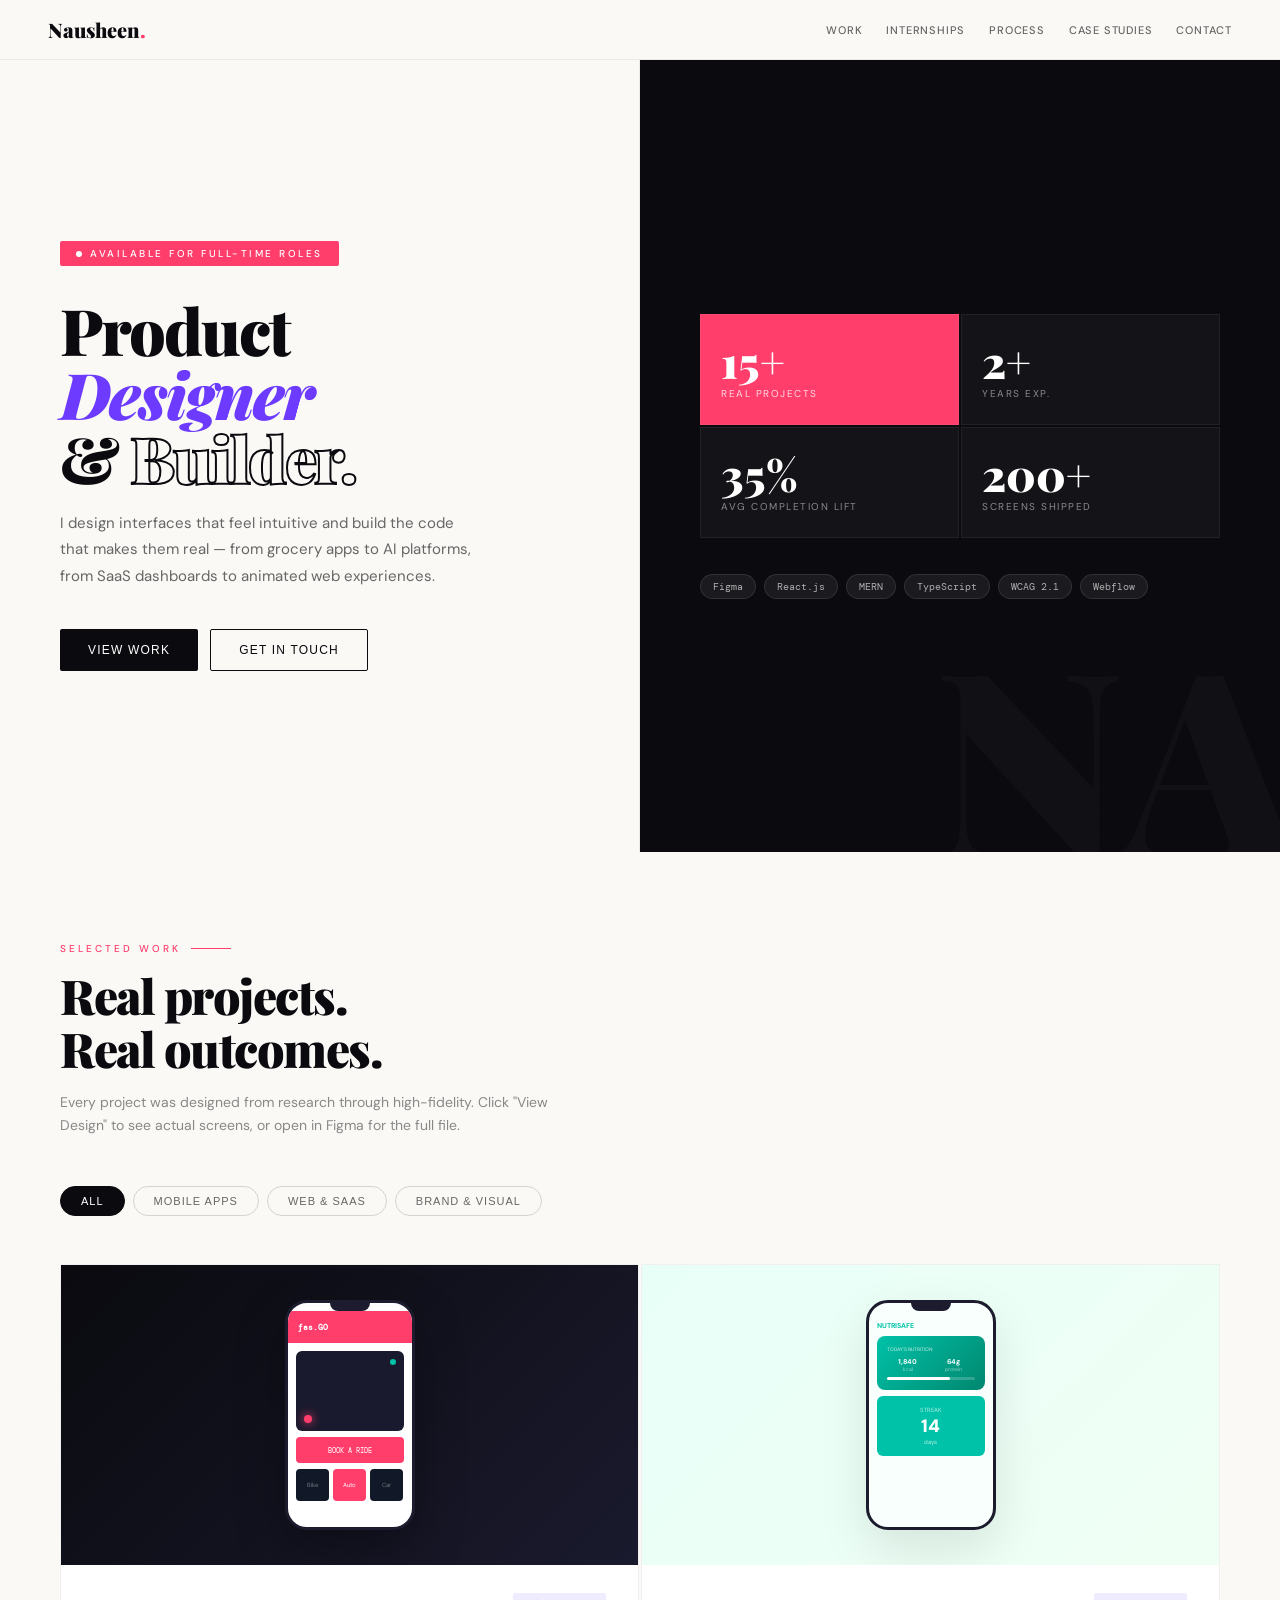
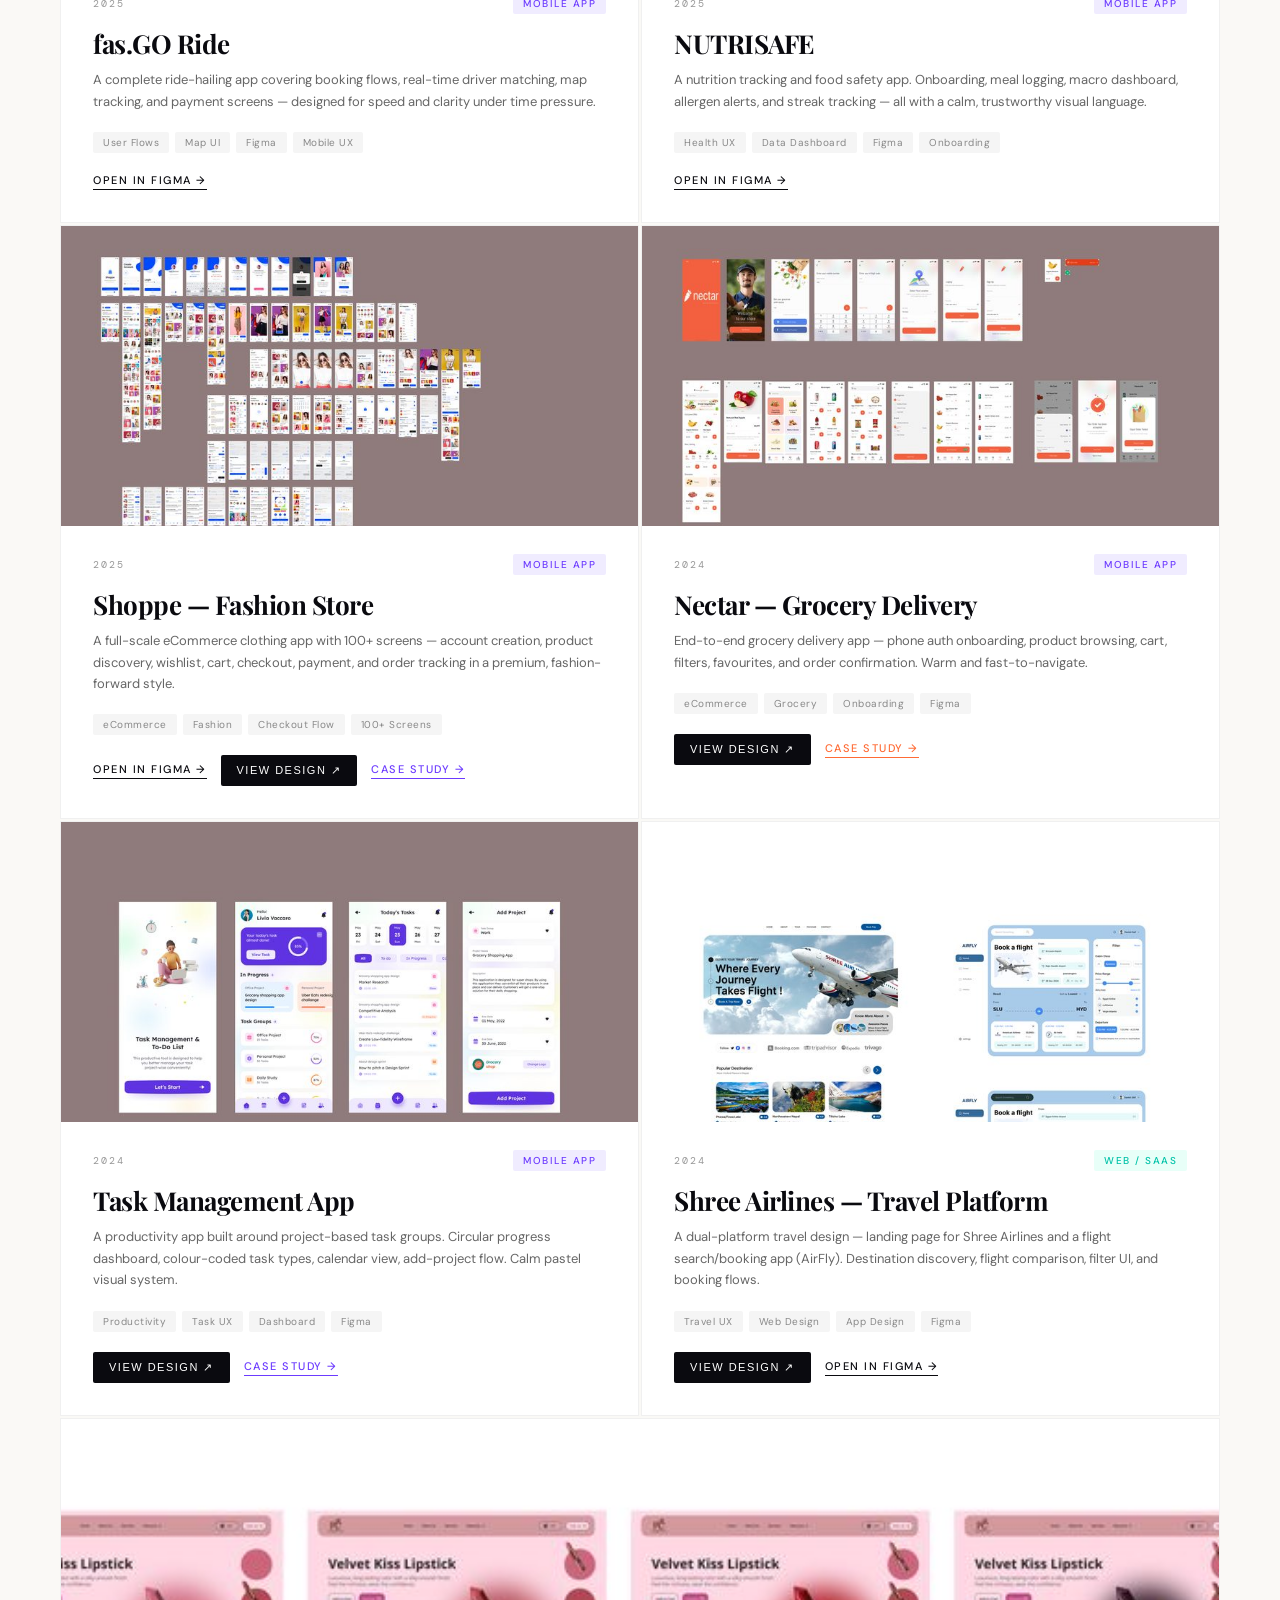
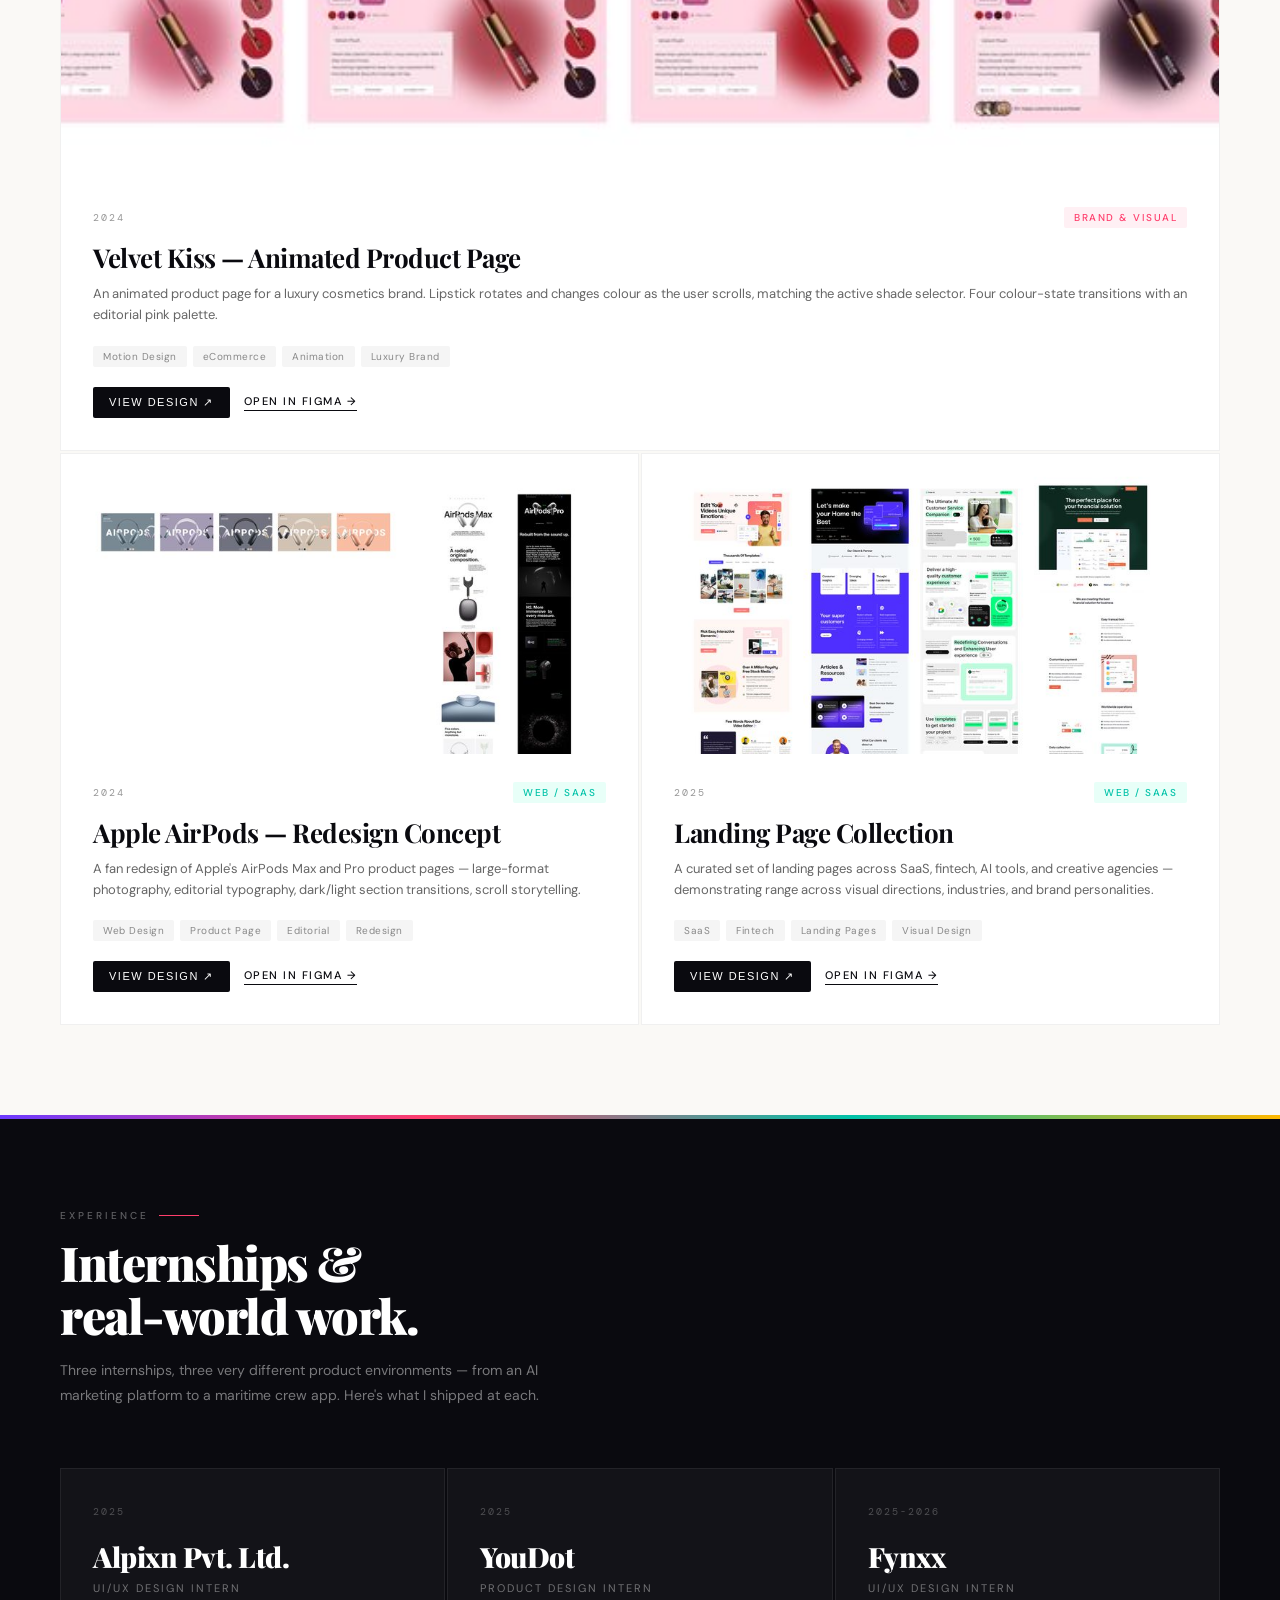
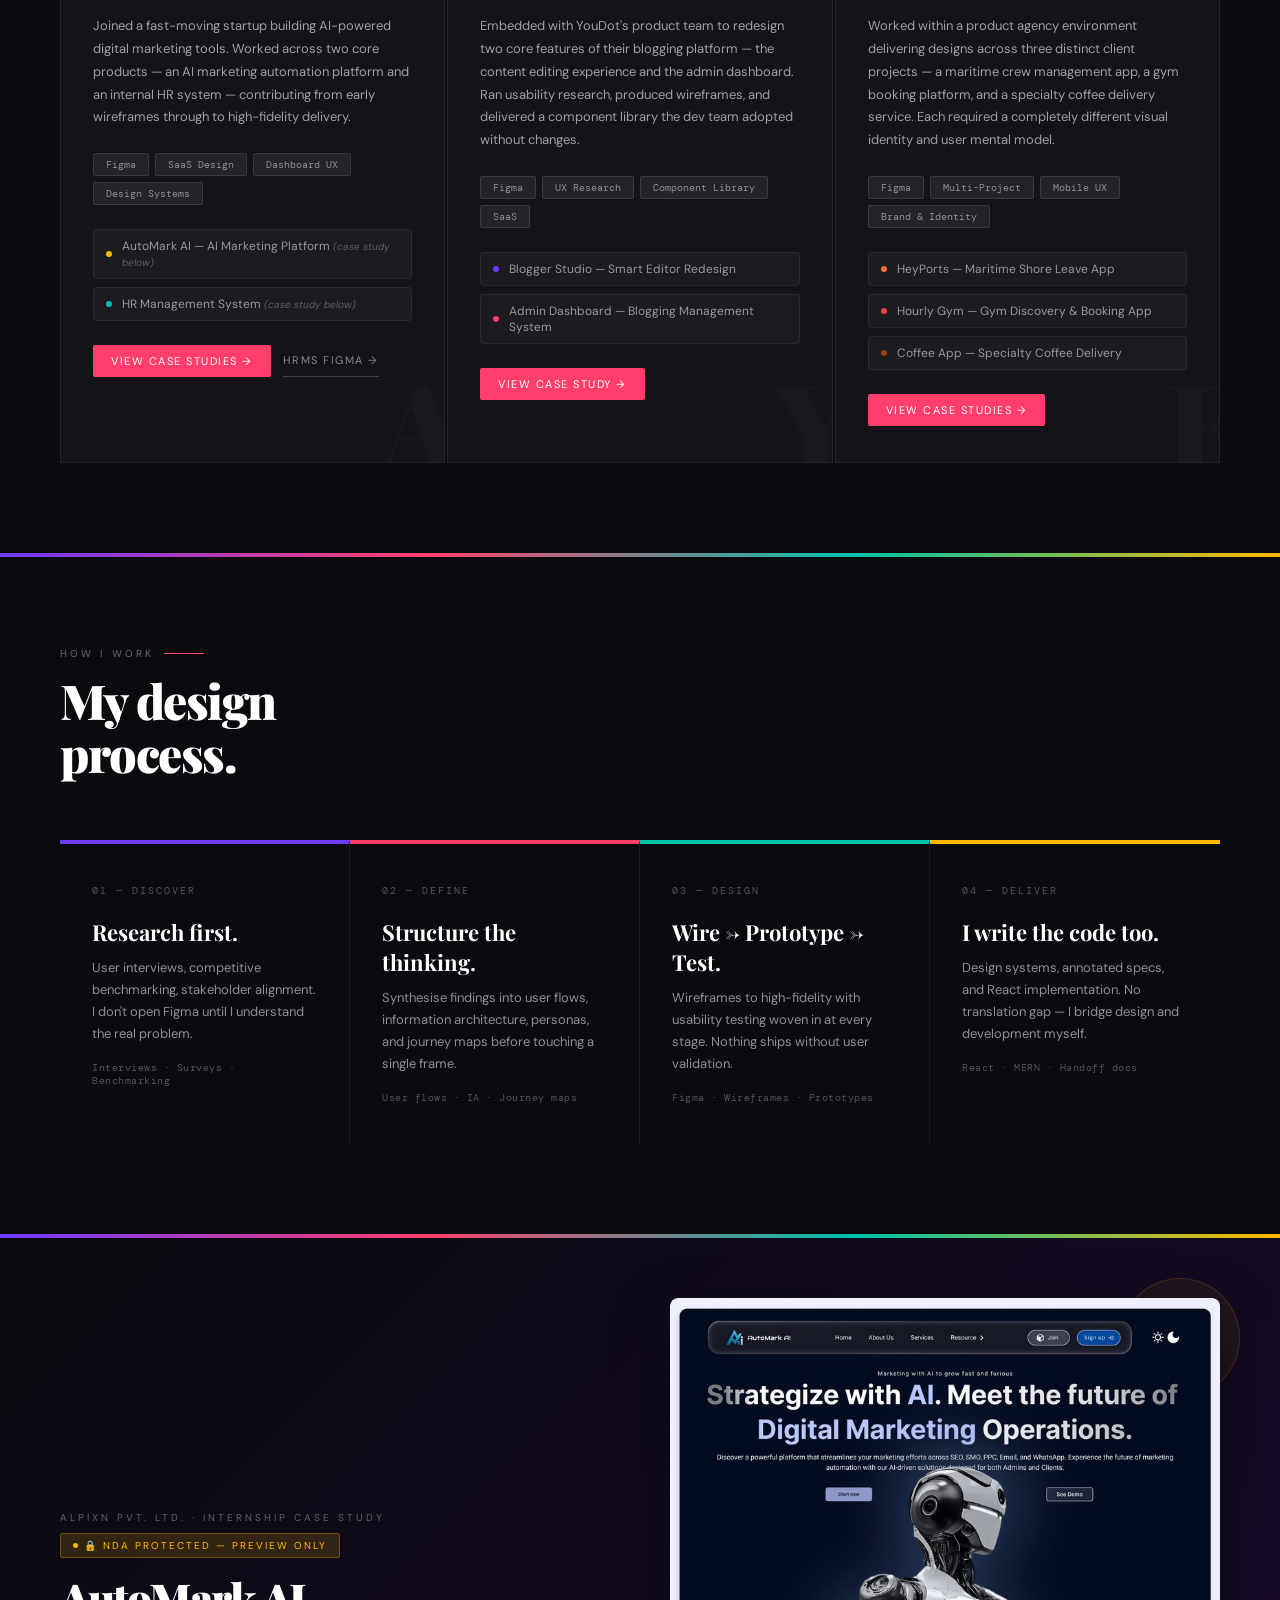
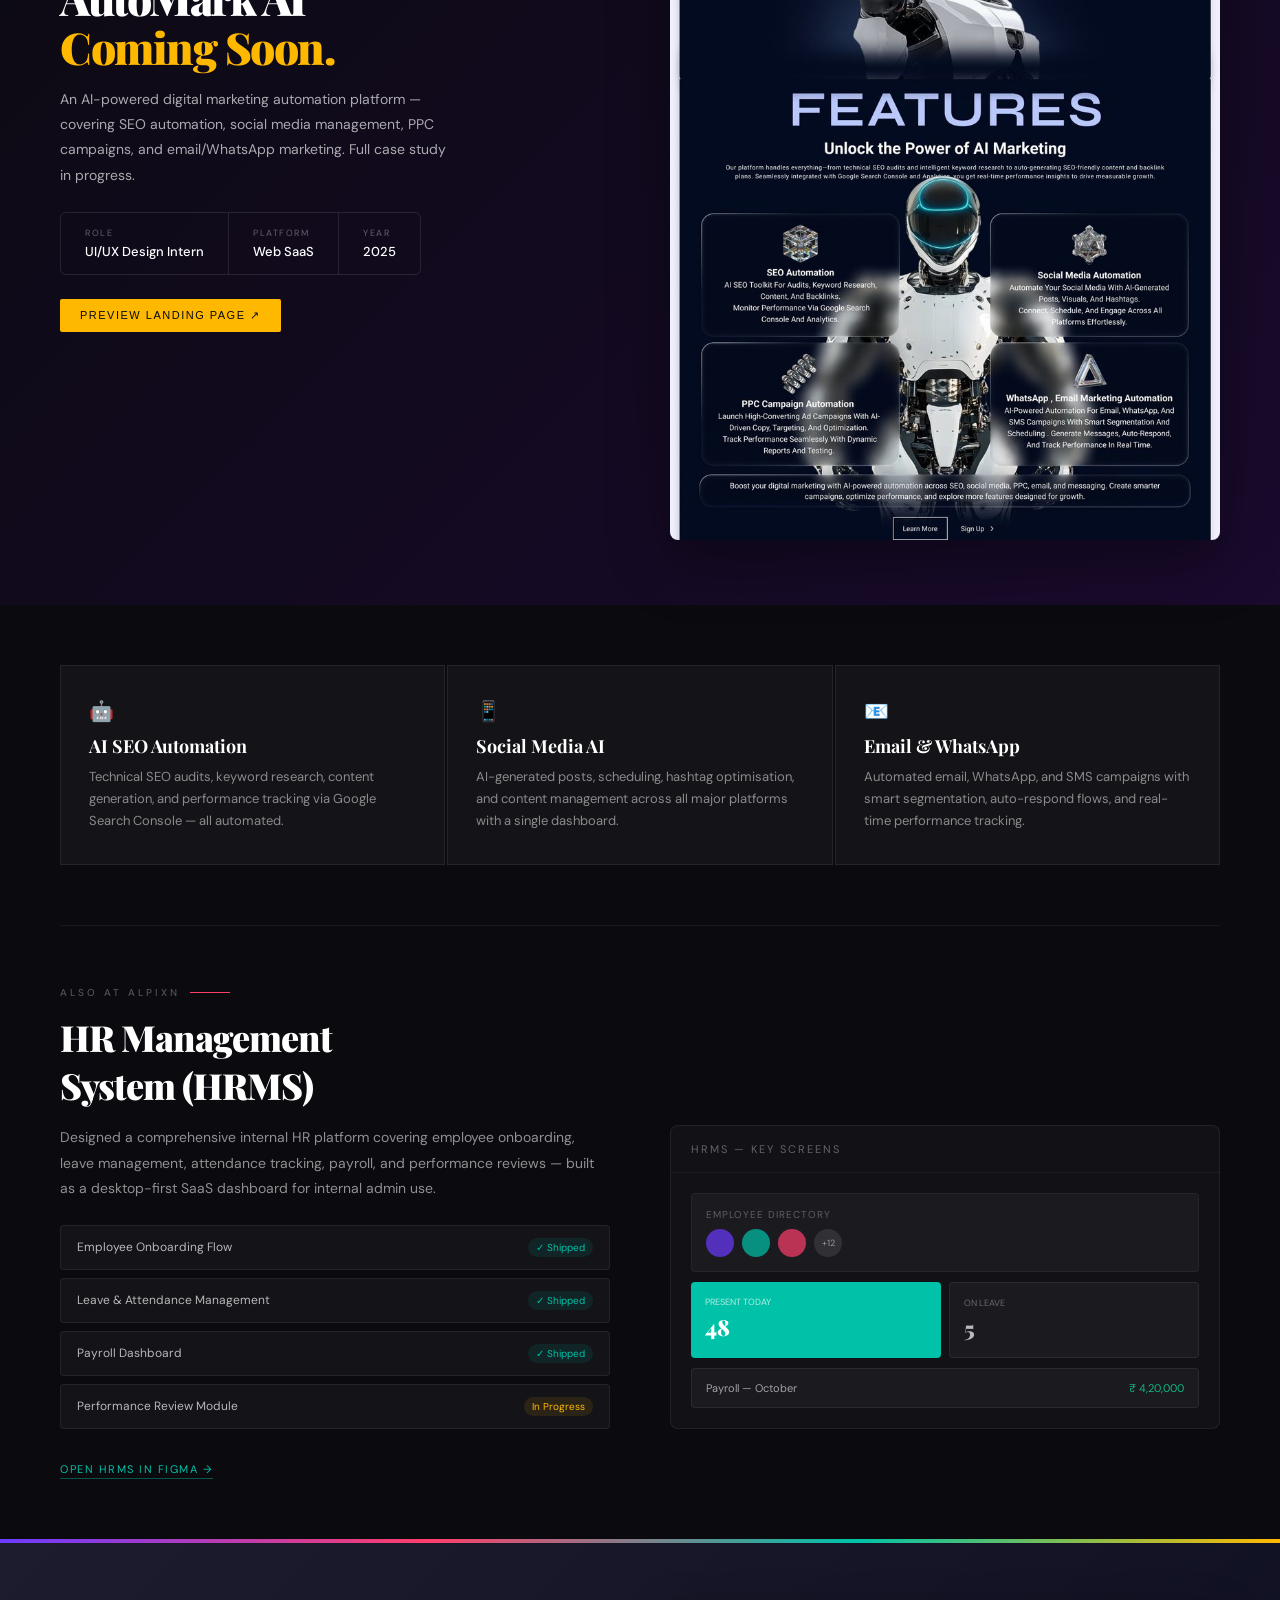
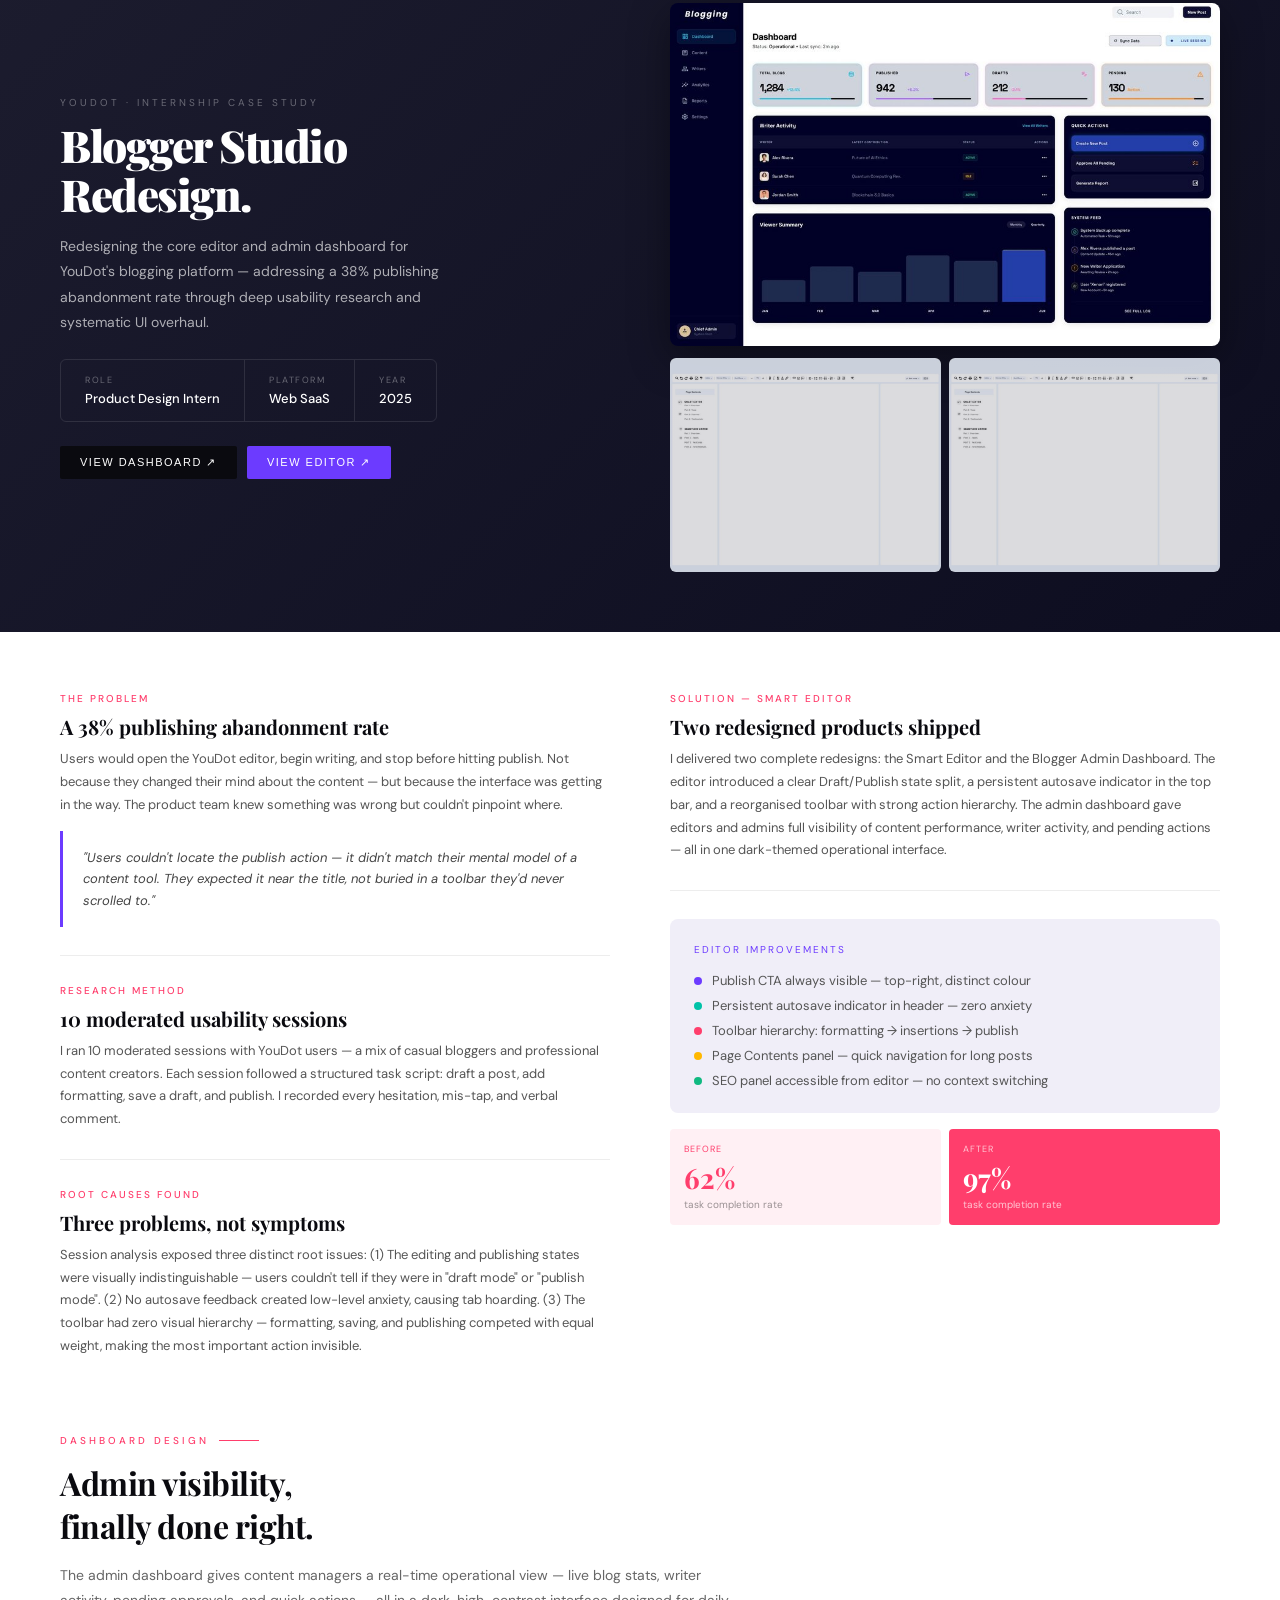
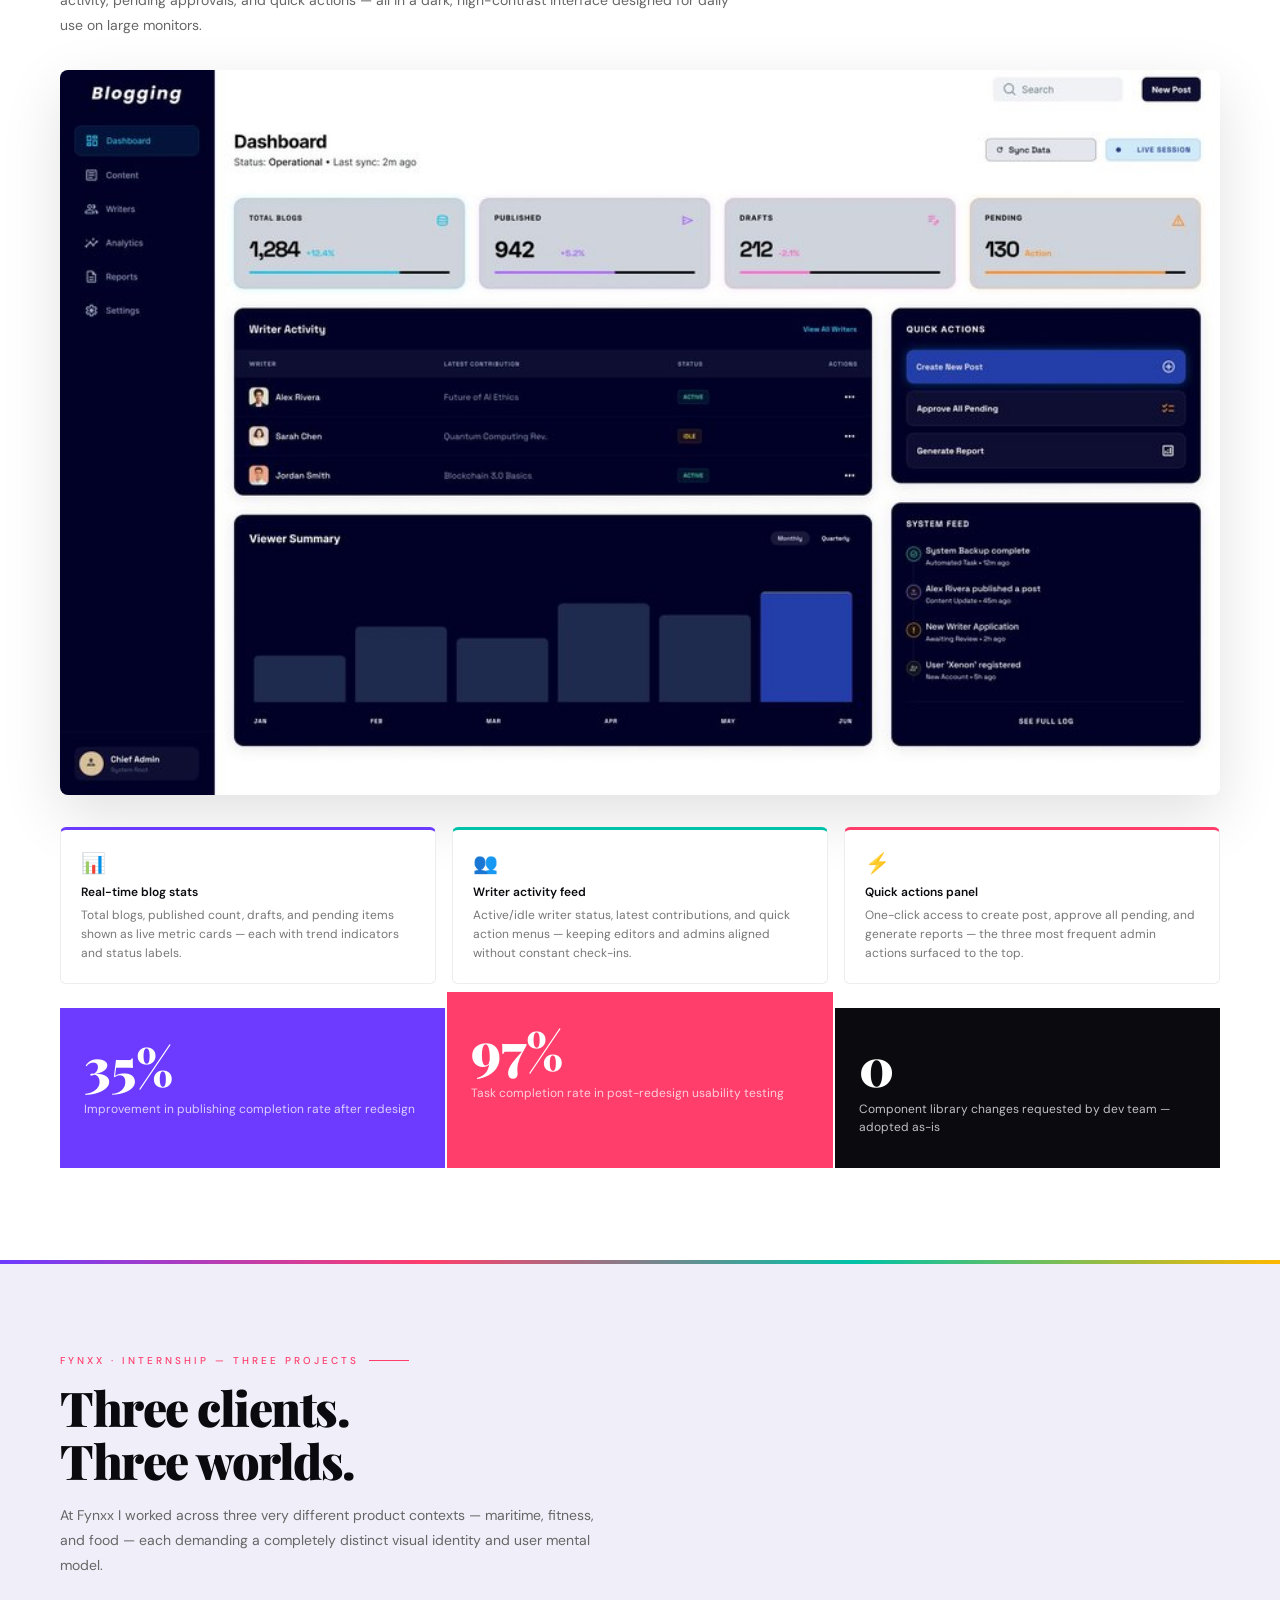
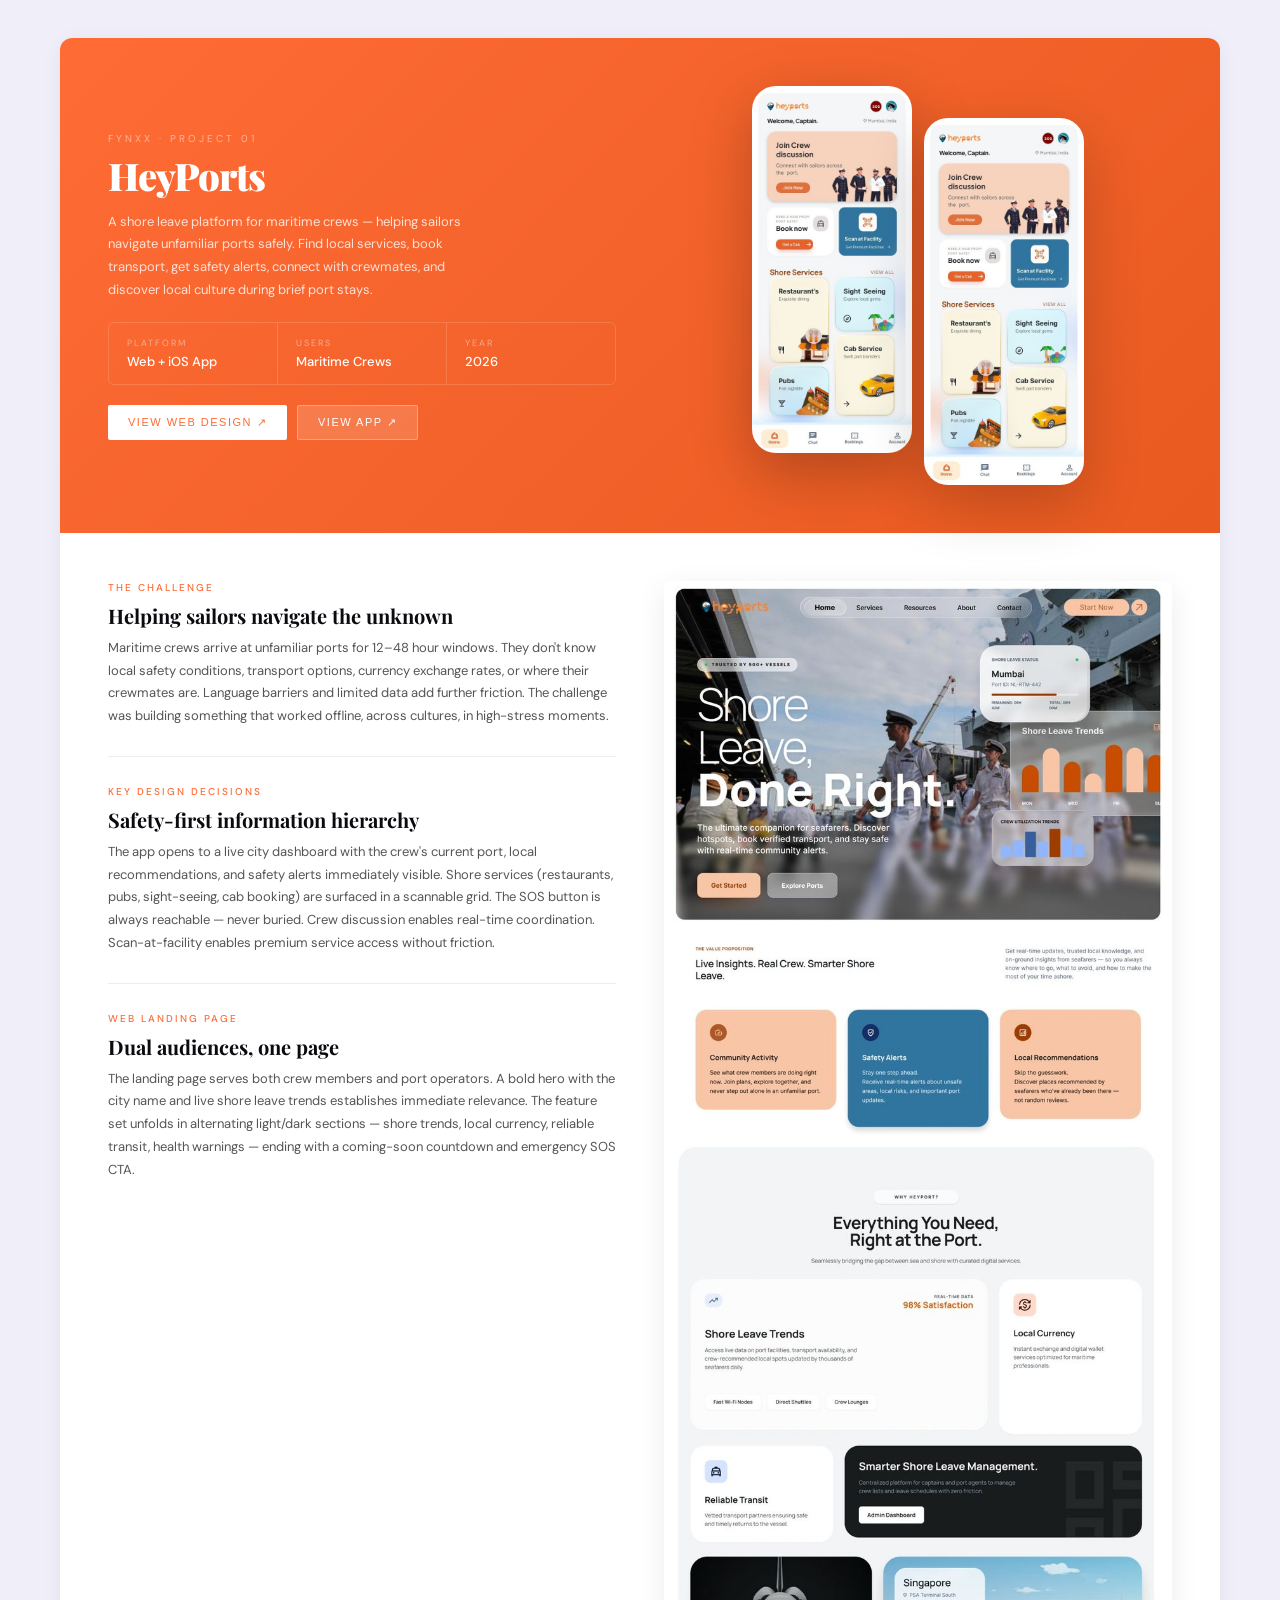
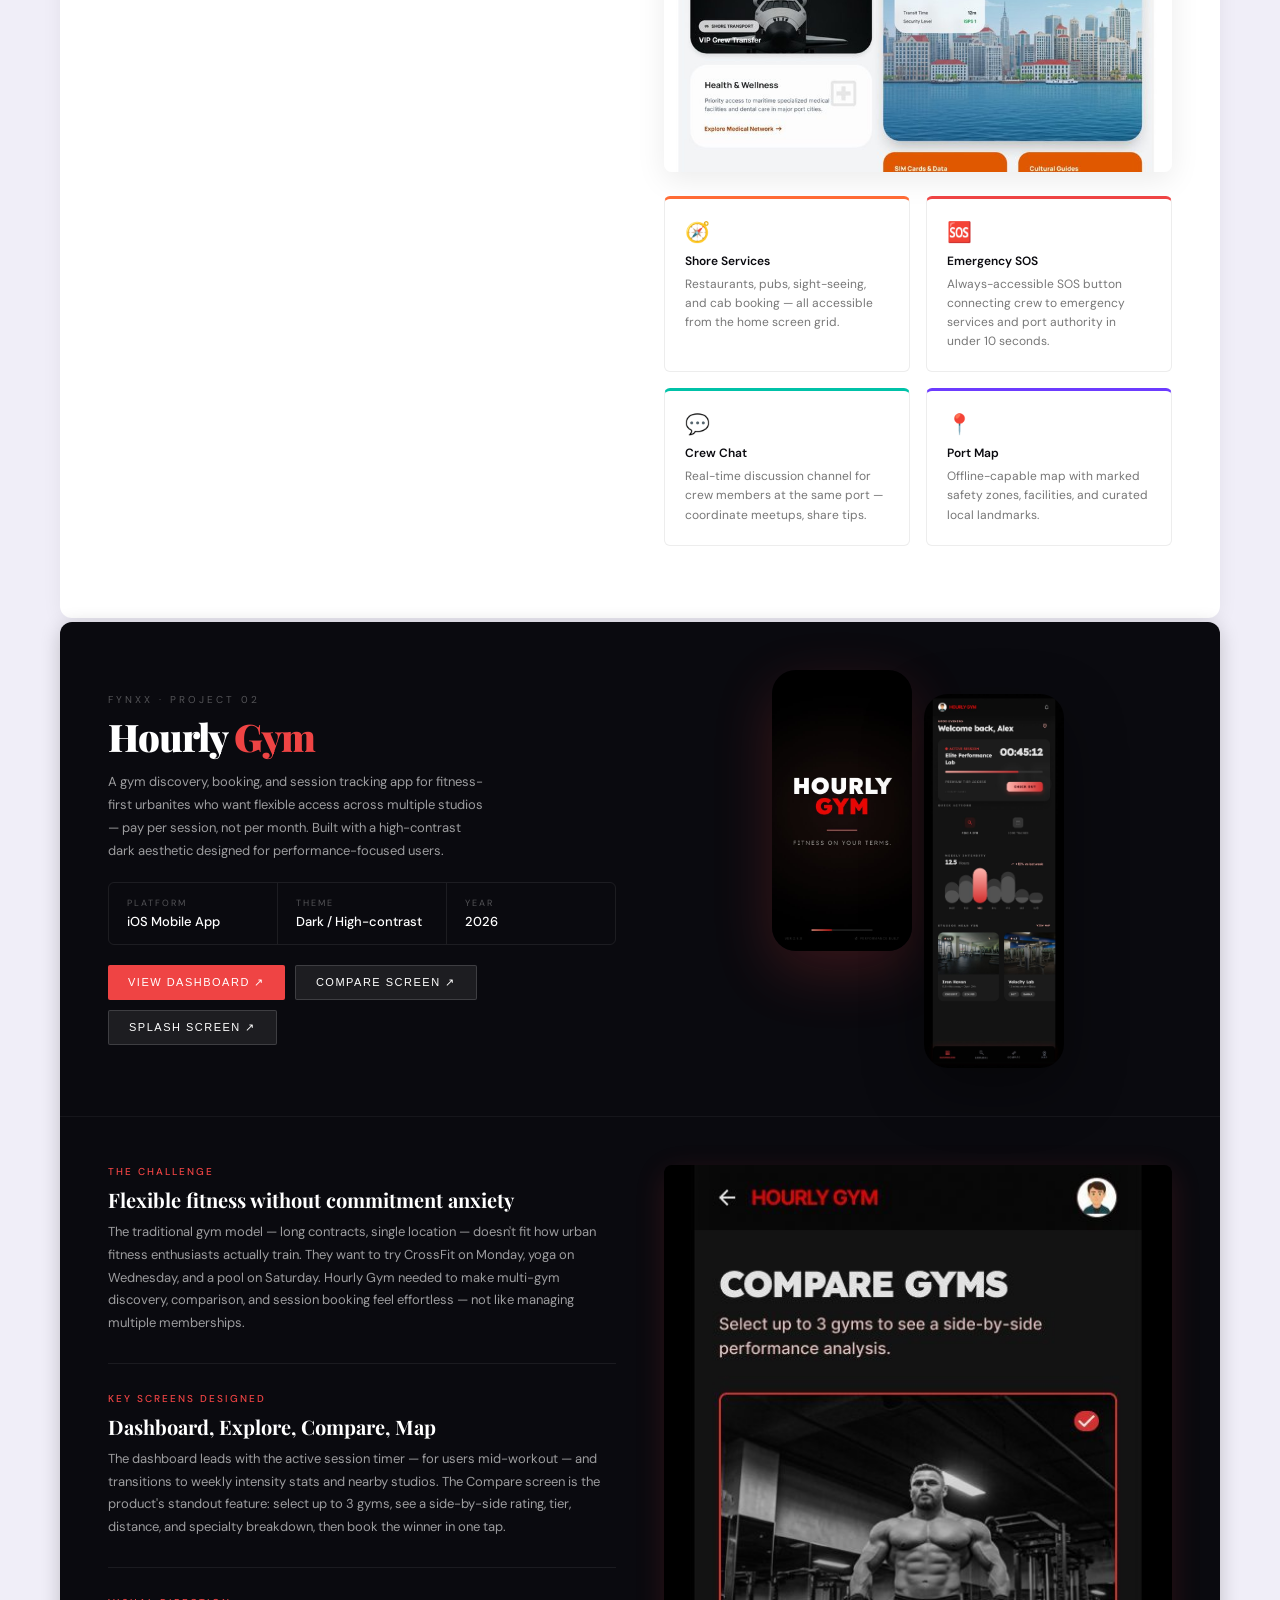
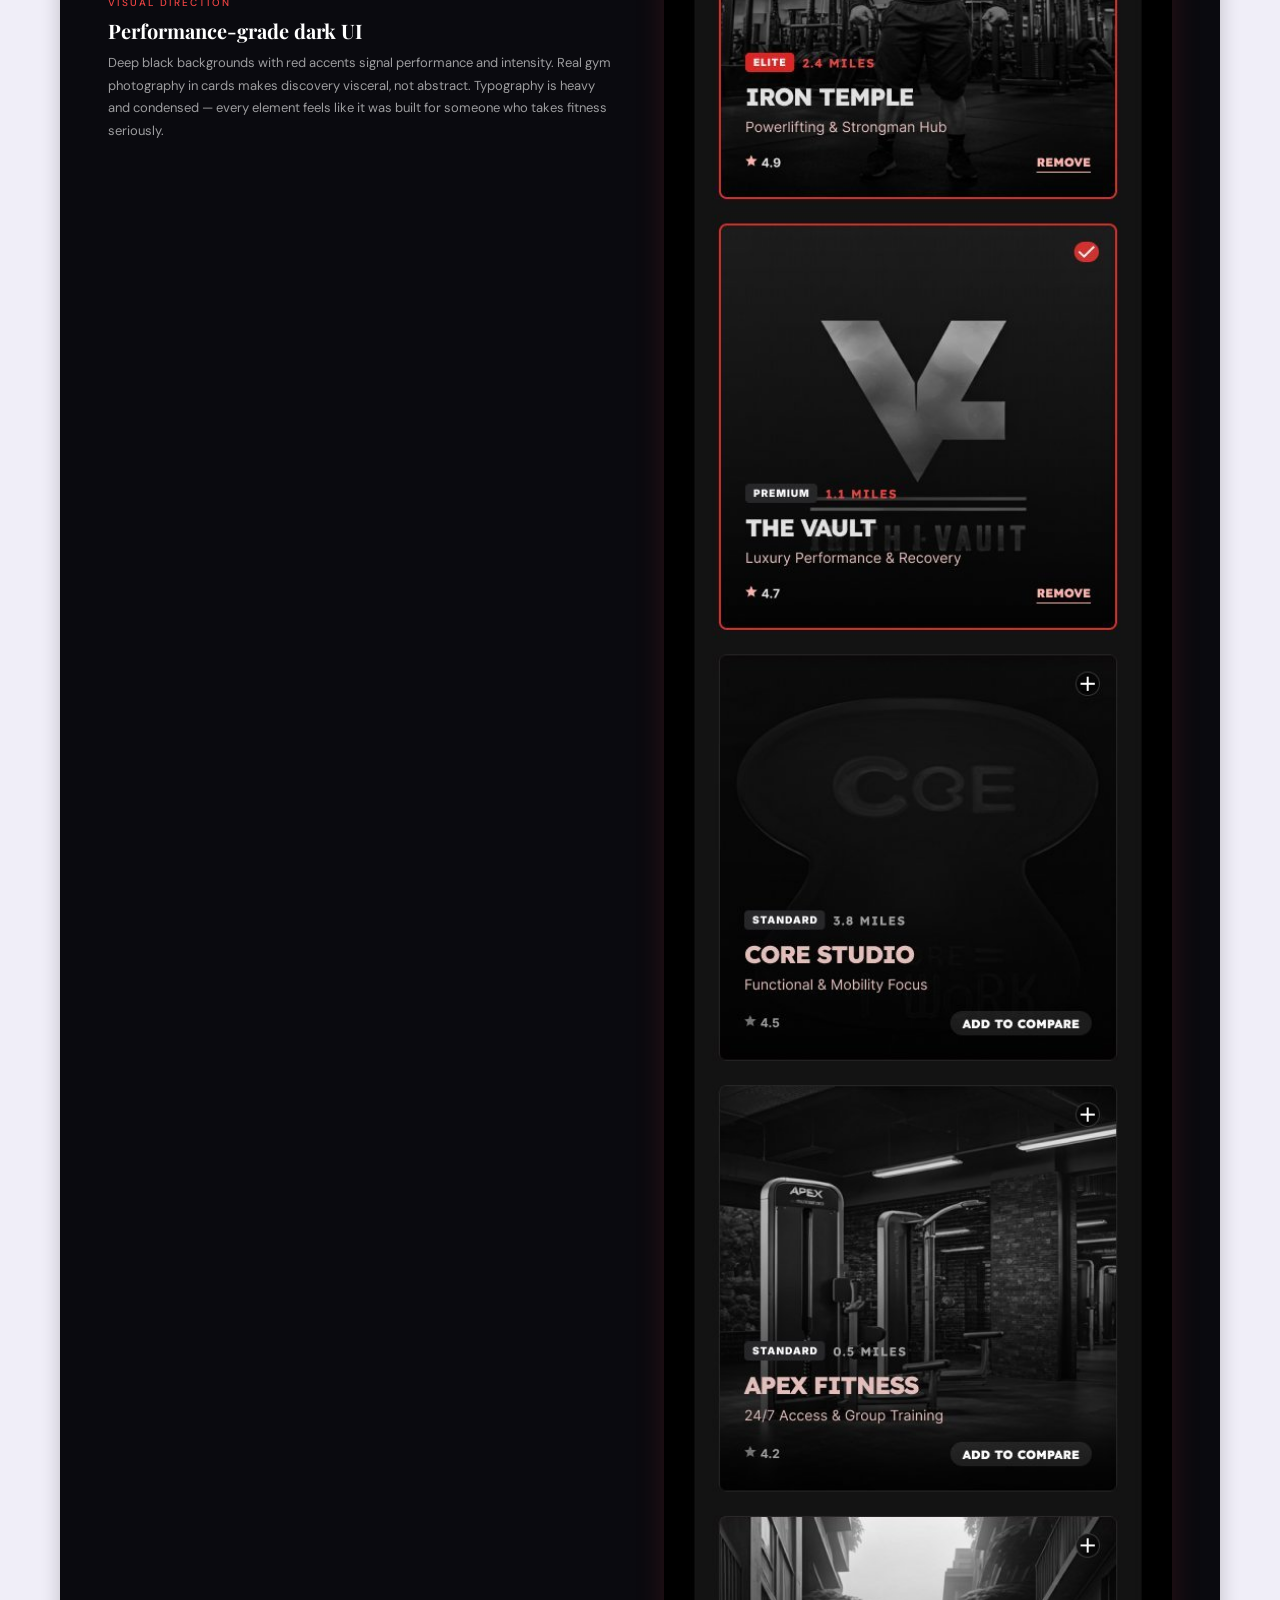
==== NausheenAra_Portfolio.html @ 03efe162 "portfolio added" ====
<!DOCTYPE html>
<html lang="en">
<head>
<meta charset="UTF-8">
<meta name="viewport" content="width=device-width, initial-scale=1.0">
<title>Nausheen Ara — Product Designer & Builder</title>
<style>
@import url('https://fonts.googleapis.com/css2?family=Playfair+Display:ital,wght@0,700;0,900;1,700&family=DM+Sans:wght@300;400;500&family=DM+Mono:wght@400;500&display=swap');
*{margin:0;padding:0;box-sizing:border-box;}
:root{
  --ink:#0A0A0F;
  --cream:#FAF9F6;
  --pink:#FF3E6C;
  --violet:#6C3BFF;
  --amber:#FFB800;
  --teal:#00C2A8;
  --soft:#F0EEF8;
  --orange:#FF6B35;
  --blue:#2563EB;
  --green:#10B981;
}
body{background:var(--cream);color:var(--ink);font-family:'DM Sans',sans-serif;overflow-x:hidden;}

/* NAV */
nav{position:sticky;top:0;z-index:100;background:rgba(250,249,246,0.96);backdrop-filter:blur(16px);border-bottom:1px solid rgba(0,0,0,0.06);padding:0 48px;display:flex;align-items:center;justify-content:space-between;height:60px;}
.nav-logo{font-family:'Playfair Display',serif;font-size:20px;font-weight:900;cursor:pointer;}
.nav-logo span{color:var(--pink);}
.nav-links{display:flex;gap:24px;flex-wrap:wrap;}
.nav-links a{font-size:11px;font-weight:500;color:#666;text-decoration:none;letter-spacing:0.8px;cursor:pointer;transition:color 0.2s;text-transform:uppercase;}
.nav-links a:hover{color:var(--pink);}

/* HERO */
.hero{display:grid;grid-template-columns:1fr 1fr;min-height:88vh;}
.hero-left{padding:80px 60px;display:flex;flex-direction:column;justify-content:center;border-right:1px solid rgba(0,0,0,0.06);}
.hero-badge{display:inline-flex;align-items:center;gap:8px;background:var(--pink);color:#fff;font-size:10px;font-weight:500;letter-spacing:2.5px;padding:6px 16px;border-radius:2px;margin-bottom:32px;width:fit-content;text-transform:uppercase;}
.hero-badge::before{content:'';width:6px;height:6px;border-radius:50%;background:#fff;animation:blink 2s infinite;}
@keyframes blink{0%,100%{opacity:1;}50%{opacity:0.3;}}
h1{font-family:'Playfair Display',serif;font-size:64px;font-weight:900;line-height:1.0;letter-spacing:-2px;margin-bottom:20px;}
h1 em{font-style:italic;color:var(--violet);}
h1 .outline{-webkit-text-stroke:2px var(--ink);color:transparent;}
.hero-sub{font-size:15px;color:#666;line-height:1.75;max-width:420px;margin-bottom:40px;}
.cta-row{display:flex;gap:12px;}
.btn{padding:13px 28px;font-size:12px;font-weight:500;letter-spacing:1.2px;cursor:pointer;border:none;border-radius:2px;transition:all 0.2s;text-transform:uppercase;display:inline-flex;align-items:center;gap:6px;}
.btn-dark{background:var(--ink);color:#fff;}
.btn-dark:hover{background:var(--pink);}
.btn-out{background:transparent;border:1.5px solid var(--ink);color:var(--ink);}
.btn-out:hover{background:var(--ink);color:#fff;}

.hero-right{background:var(--ink);padding:60px;display:flex;flex-direction:column;justify-content:center;position:relative;overflow:hidden;}
.hero-right::before{content:'NA';font-family:'Playfair Display',serif;font-size:260px;font-weight:900;color:rgba(255,255,255,0.025);position:absolute;right:-20px;bottom:-30px;line-height:1;pointer-events:none;}
.stat-grid{display:grid;grid-template-columns:1fr 1fr;gap:2px;margin-bottom:36px;}
.sc{background:rgba(255,255,255,0.04);padding:24px 20px;border:1px solid rgba(255,255,255,0.06);}
.sc:first-child{background:var(--pink);}
.sc-n{font-family:'Playfair Display',serif;font-size:44px;font-weight:900;color:#fff;line-height:1;}
.sc-l{font-size:10px;color:rgba(255,255,255,0.5);letter-spacing:1.5px;margin-top:4px;text-transform:uppercase;}
.sc:first-child .sc-l{color:rgba(255,255,255,0.8);}
.pills{display:flex;flex-wrap:wrap;gap:8px;}
.pill{background:rgba(255,255,255,0.07);border:1px solid rgba(255,255,255,0.1);color:rgba(255,255,255,0.65);font-size:10px;padding:5px 12px;border-radius:20px;font-family:'DM Mono',monospace;}

/* SECTIONS */
.sec{padding:90px 60px;}
.sec-tag{font-size:10px;font-weight:500;letter-spacing:3px;color:var(--pink);margin-bottom:14px;display:flex;align-items:center;gap:10px;text-transform:uppercase;}
.sec-tag::after{content:'';width:40px;height:1px;background:var(--pink);}
.sec-h{font-family:'Playfair Display',serif;font-size:48px;font-weight:900;letter-spacing:-1.5px;line-height:1.1;margin-bottom:16px;}

/* FILTER */
.filter-row{display:flex;gap:8px;margin-bottom:48px;flex-wrap:wrap;}
.filter-btn{padding:8px 20px;font-size:11px;font-weight:500;letter-spacing:1px;cursor:pointer;border:1px solid rgba(0,0,0,0.15);background:transparent;border-radius:20px;color:#666;transition:all 0.2s;text-transform:uppercase;}
.filter-btn.active,.filter-btn:hover{background:var(--ink);color:#fff;border-color:var(--ink);}

/* PROJECT CARDS */
.projects-grid{display:grid;grid-template-columns:1fr 1fr;gap:2px;}
.pcard{background:#fff;border:0.5px solid rgba(0,0,0,0.06);overflow:hidden;transition:transform 0.3s cubic-bezier(0.16,1,0.3,1);}
.pcard:hover{transform:translateY(-4px);box-shadow:0 20px 60px rgba(0,0,0,0.1);}
.pcard.wide{grid-column:span 2;}
.pcard-visual{height:300px;position:relative;overflow:hidden;display:flex;align-items:center;justify-content:center;}
.pcard.wide .pcard-visual{height:360px;}
.pcard-visual img{width:100%;height:100%;object-fit:cover;object-position:top center;}
.pcard-info{padding:28px 32px 32px;}
.pcard-meta{display:flex;justify-content:space-between;align-items:center;margin-bottom:12px;}
.pcard-num{font-family:'DM Mono',monospace;font-size:10px;color:#999;letter-spacing:2px;}
.pcard-type{font-size:10px;font-weight:500;letter-spacing:1.5px;padding:4px 10px;border-radius:2px;text-transform:uppercase;}
.type-mobile{background:#F0ECFF;color:var(--violet);}
.type-web{background:#E8FFF8;color:var(--teal);}
.type-brand{background:#FFF0F4;color:var(--pink);}
.type-saas{background:#FFF8E6;color:#CC8800;}
.pcard-title{font-family:'Playfair Display',serif;font-size:26px;font-weight:700;letter-spacing:-0.5px;margin-bottom:8px;}
.pcard-desc{font-size:13px;color:#666;line-height:1.65;margin-bottom:20px;}
.pcard-tags{display:flex;flex-wrap:wrap;gap:6px;margin-bottom:20px;}
.ptag{font-size:10px;color:#888;background:#F5F5F5;padding:4px 10px;border-radius:2px;letter-spacing:0.5px;}
.pcard-links-row{display:flex;gap:14px;flex-wrap:wrap;align-items:center;}
.pcard-link{display:inline-flex;align-items:center;gap:6px;font-size:11px;font-weight:500;letter-spacing:1.5px;color:var(--ink);text-decoration:none;border-bottom:1.5px solid var(--ink);padding-bottom:2px;transition:all 0.2s;text-transform:uppercase;cursor:pointer;background:none;border-left:none;border-right:none;border-top:none;}
.pcard-link:hover{color:var(--pink);border-bottom-color:var(--pink);}
.pcard-link.view-btn{background:var(--ink);color:#fff;border:none;padding:9px 16px;border-radius:2px;}
.pcard-link.view-btn:hover{background:var(--pink);}

/* INTERNSHIP SECTION */
.internship-sec{padding:90px 60px;background:var(--ink);}
.intern-grid{display:grid;grid-template-columns:1fr 1fr 1fr;gap:2px;margin-top:60px;}
.intern-card{background:rgba(255,255,255,0.04);border:1px solid rgba(255,255,255,0.07);padding:36px 32px;position:relative;overflow:hidden;transition:background 0.3s;}
.intern-card:hover{background:rgba(255,255,255,0.07);}
.intern-card.wide{grid-column:span 2;}
.intern-num{font-family:'DM Mono',monospace;font-size:10px;color:rgba(255,255,255,0.25);letter-spacing:2px;margin-bottom:20px;}
.intern-company{font-family:'Playfair Display',serif;font-size:28px;font-weight:900;color:#fff;letter-spacing:-0.5px;margin-bottom:6px;}
.intern-role{font-size:11px;color:rgba(255,255,255,0.4);letter-spacing:2px;text-transform:uppercase;margin-bottom:20px;}
.intern-desc{font-size:13px;color:rgba(255,255,255,0.6);line-height:1.75;margin-bottom:24px;}
.intern-tags{display:flex;flex-wrap:wrap;gap:6px;margin-bottom:24px;}
.intern-tag{font-size:10px;color:rgba(255,255,255,0.5);background:rgba(255,255,255,0.07);border:1px solid rgba(255,255,255,0.1);padding:4px 12px;border-radius:2px;font-family:'DM Mono',monospace;}
.intern-projects{display:flex;flex-direction:column;gap:8px;margin-bottom:24px;}
.intern-proj{display:flex;align-items:center;gap:10px;font-size:12px;color:rgba(255,255,255,0.55);padding:8px 12px;background:rgba(255,255,255,0.04);border-radius:4px;border:1px solid rgba(255,255,255,0.06);}
.intern-proj-dot{width:6px;height:6px;border-radius:50%;flex-shrink:0;}
.intern-links{display:flex;gap:12px;flex-wrap:wrap;}
.intern-link{display:inline-flex;align-items:center;gap:6px;font-size:11px;letter-spacing:1.5px;color:rgba(255,255,255,0.5);text-decoration:none;border-bottom:1px solid rgba(255,255,255,0.2);padding-bottom:2px;transition:all 0.2s;text-transform:uppercase;cursor:pointer;background:none;border-left:none;border-right:none;border-top:none;}
.intern-link:hover{color:#fff;border-bottom-color:rgba(255,255,255,0.6);}
.intern-link.primary{background:var(--pink);color:#fff;border:none;padding:9px 18px;border-radius:2px;}
.intern-link.primary:hover{background:#ff1a52;}
.coming-soon-badge{display:inline-flex;align-items:center;gap:6px;background:rgba(255,184,0,0.15);border:1px solid rgba(255,184,0,0.3);color:var(--amber);font-size:10px;letter-spacing:2px;padding:5px 12px;border-radius:2px;text-transform:uppercase;margin-bottom:16px;}
.coming-soon-badge::before{content:'';width:5px;height:5px;border-radius:50%;background:var(--amber);animation:blink 1.5s infinite;}
.intern-accent{position:absolute;right:-20px;bottom:-20px;font-family:'Playfair Display',serif;font-size:120px;font-weight:900;color:rgba(255,255,255,0.02);pointer-events:none;line-height:1;}

/* PROCESS */
.process-sec{background:var(--ink);padding:0;}
.process-inner{padding:90px 60px;}
.process-steps{display:grid;grid-template-columns:repeat(4,1fr);gap:0;margin-top:60px;}
.pstep{padding:40px 32px;border-right:1px solid rgba(255,255,255,0.06);}
.pstep:last-child{border-right:none;}
.pstep:nth-child(1){border-top:4px solid var(--violet);}
.pstep:nth-child(2){border-top:4px solid var(--pink);}
.pstep:nth-child(3){border-top:4px solid var(--teal);}
.pstep:nth-child(4){border-top:4px solid var(--amber);}
.pstep-n{font-family:'DM Mono',monospace;font-size:10px;color:rgba(255,255,255,0.3);letter-spacing:2px;margin-bottom:20px;}
.pstep-t{font-family:'Playfair Display',serif;font-size:22px;font-weight:700;color:#fff;margin-bottom:10px;}
.pstep-d{font-size:13px;color:rgba(255,255,255,0.55);line-height:1.7;}
.pstep-tools{margin-top:16px;font-size:10px;font-family:'DM Mono',monospace;color:rgba(255,255,255,0.3);letter-spacing:0.5px;}

/* CASE STUDY SHARED */
.cs-phase{margin-bottom:28px;padding-bottom:28px;border-bottom:1px solid rgba(0,0,0,0.07);}
.cs-phase:last-child{border-bottom:none;padding-bottom:0;}
.cs-phase-tag{font-size:10px;letter-spacing:2px;font-weight:500;color:var(--pink);margin-bottom:8px;text-transform:uppercase;}
.cs-phase-t{font-family:'Playfair Display',serif;font-size:20px;font-weight:700;margin-bottom:8px;}
.cs-phase-d{font-size:13px;color:#555;line-height:1.75;}
.callout{background:#fff;border-left:3px solid var(--violet);padding:16px 20px;margin-top:14px;border-radius:0 6px 6px 0;}
.callout p{font-size:13px;color:#444;line-height:1.65;font-style:italic;}
.cs-meta-row{display:flex;gap:0;border:1px solid rgba(0,0,0,0.08);border-radius:6px;overflow:hidden;margin:20px 0;}
.cs-meta-item{flex:1;padding:14px 18px;border-right:1px solid rgba(0,0,0,0.08);}
.cs-meta-item:last-child{border-right:none;}
.cs-meta-label{font-size:9px;letter-spacing:2px;color:#999;text-transform:uppercase;margin-bottom:4px;}
.cs-meta-value{font-size:13px;font-weight:500;color:var(--ink);}

/* metrics */
.metrics-row{display:grid;grid-template-columns:repeat(3,1fr);gap:2px;margin:32px 0;}
.metric-card{padding:32px 24px;}
.metric-n{font-family:'Playfair Display',serif;font-size:52px;font-weight:900;line-height:1;}
.metric-d{font-size:12px;opacity:0.75;margin-top:8px;line-height:1.5;}

/* insight grid */
.insight-grid{display:grid;grid-template-columns:repeat(3,1fr);gap:16px;margin:24px 0;}
.insight-card{padding:20px;border-radius:6px;background:#fff;border:1px solid rgba(0,0,0,0.07);}
.insight-icon{font-size:20px;margin-bottom:8px;}
.insight-title{font-size:12px;font-weight:600;margin-bottom:6px;}
.insight-desc{font-size:12px;color:#777;line-height:1.6;}

/* flow */
.flow-row{display:flex;align-items:center;flex-wrap:wrap;gap:4px;margin:16px 0;}
.flow-node{padding:8px 14px;border-radius:4px;font-size:11px;font-weight:500;white-space:nowrap;}
.flow-arrow{font-size:14px;color:#CCC;margin:0 2px;}
.flow-start{background:var(--ink);color:#fff;}
.flow-step{background:#fff;border:1px solid rgba(0,0,0,0.1);color:#444;}
.flow-decision{background:var(--violet);color:#fff;border-radius:20px;}
.flow-end{background:var(--pink);color:#fff;}
.flow-teal{background:var(--teal);color:#fff;}
.flow-orange{background:var(--orange);color:#fff;}
.flow-amber{background:var(--amber);color:#fff;}

/* wf */
.wf-frame{border:1.5px dashed #DDD;border-radius:6px;padding:14px;margin-bottom:12px;}
.wf-frame-title{font-size:9px;color:#BBB;letter-spacing:1.5px;margin-bottom:10px;text-transform:uppercase;}
.wf-r{display:flex;gap:6px;margin-bottom:7px;}
.wf-e{background:#F0F0F0;border-radius:3px;}
.wf-before-after{display:grid;grid-template-columns:1fr 1fr;gap:8px;margin-top:16px;}
.ba-card{border-radius:4px;padding:14px;}
.ba-card.before{background:#FFF0F4;}
.ba-card.after{background:var(--pink);}
.ba-n{font-family:'Playfair Display',serif;font-size:28px;font-weight:700;}
.ba-card.before .ba-n{color:var(--pink);}
.ba-card.after .ba-n{color:#fff;}
.ba-l{font-size:10px;color:rgba(0,0,0,0.4);margin-top:2px;}
.ba-card.after .ba-l{color:rgba(255,255,255,0.7);}

/* DESIGN MODAL */
.design-modal{display:none;position:fixed;inset:0;z-index:1000;background:rgba(0,0,0,0.92);overflow-y:auto;}
.design-modal.open{display:flex;flex-direction:column;align-items:center;padding:60px 20px 80px;}
.design-modal-close{position:fixed;top:24px;right:32px;background:rgba(255,255,255,0.1);border:1px solid rgba(255,255,255,0.15);color:#fff;width:44px;height:44px;border-radius:50%;font-size:20px;cursor:pointer;display:flex;align-items:center;justify-content:center;transition:all 0.2s;z-index:1001;}
.design-modal-close:hover{background:var(--pink);}
.design-modal-title{color:rgba(255,255,255,0.4);font-size:10px;letter-spacing:3px;text-transform:uppercase;margin-bottom:24px;text-align:center;}
.design-modal img{max-width:1100px;width:100%;border-radius:8px;box-shadow:0 40px 120px rgba(0,0,0,0.5);}

.strip-divider{height:4px;background:linear-gradient(to right,var(--violet),var(--pink),var(--teal),var(--amber));}
.strip-divider-sm{height:2px;background:linear-gradient(to right,var(--violet),var(--pink),var(--teal),var(--amber));opacity:0.3;}

/* results */
.results-sec{padding:90px 60px;text-align:center;background:var(--cream);}
.res-grid{display:grid;grid-template-columns:repeat(3,1fr);gap:2px;max-width:860px;margin:60px auto 0;}
.res-card{padding:48px 32px;}
.res-card:nth-child(1){background:var(--ink);color:#fff;}
.res-card:nth-child(2){background:var(--pink);color:#fff;margin-top:-20px;}
.res-card:nth-child(3){background:var(--violet);color:#fff;}
.res-n{font-family:'Playfair Display',serif;font-size:60px;font-weight:900;line-height:1;}
.res-d{font-size:13px;opacity:0.75;margin-top:8px;line-height:1.5;}

/* footer */
footer{background:var(--ink);padding:70px 60px;display:grid;grid-template-columns:1fr 1fr;gap:40px;align-items:end;}
.f-name{font-family:'Playfair Display',serif;font-size:40px;font-weight:900;color:#fff;letter-spacing:-1px;line-height:1.1;}
.f-name span{color:var(--pink);}
.f-sub{font-size:13px;color:rgba(255,255,255,0.4);margin-top:8px;}
.f-right{text-align:right;}
.f-email{font-size:17px;font-weight:500;color:#fff;display:inline-block;border-bottom:1px solid rgba(255,255,255,0.2);padding-bottom:4px;margin-bottom:20px;text-decoration:none;}
.f-email:hover{color:var(--pink);}
.f-links{display:flex;gap:24px;justify-content:flex-end;}
.f-links a{font-size:11px;color:rgba(255,255,255,0.4);text-decoration:none;letter-spacing:1.5px;text-transform:uppercase;transition:color 0.2s;}
.f-links a:hover{color:var(--pink);}
.f-copy{font-size:10px;color:rgba(255,255,255,0.2);margin-top:20px;}

/* CS sections */
.cs-section{padding:90px 60px;}
.cs-2col{display:grid;grid-template-columns:1fr 1fr;gap:60px;align-items:start;}
.cs-img-wrap{border-radius:8px;overflow:hidden;box-shadow:0 20px 60px rgba(0,0,0,0.12);}
.cs-img-wrap img{width:100%;display:block;}
.cs-screens-row{display:flex;gap:12px;overflow-x:auto;padding-bottom:8px;}
.cs-screen-phone{flex-shrink:0;width:140px;border-radius:20px;border:2px solid #1C1C2E;overflow:hidden;box-shadow:0 8px 24px rgba(0,0,0,0.15);}
.cs-screen-phone img{width:100%;display:block;}
.view-design-btn{display:inline-flex;align-items:center;gap:8px;background:var(--ink);color:#fff;font-size:11px;font-weight:500;letter-spacing:1.5px;padding:10px 20px;border-radius:2px;cursor:pointer;border:none;text-transform:uppercase;transition:background 0.2s;}
.view-design-btn:hover{background:var(--pink);}
.cs-hero{padding:60px;display:grid;grid-template-columns:1fr 1fr;gap:60px;align-items:center;}

@keyframes fadeUp{from{opacity:0;transform:translateY(24px);}to{opacity:1;transform:translateY(0);}}
.fade-up{animation:fadeUp 0.6s cubic-bezier(0.16,1,0.3,1) both;}

/* ═══════════════════════════════════════════════════
   MOBILE RESPONSIVE — 768px and below
═══════════════════════════════════════════════════ */

/* ── Hamburger button (hidden on desktop) ── */
.nav-hamburger {
  display: none;
  flex-direction: column;
  gap: 5px;
  cursor: pointer;
  background: none;
  border: none;
  padding: 4px;
  z-index: 300;
}
.nav-hamburger span {
  display: block;
  width: 24px;
  height: 2px;
  background: var(--ink);
  border-radius: 2px;
  transition: all 0.3s;
}
.nav-hamburger.open span:nth-child(1) { transform: translateY(7px) rotate(45deg); }
.nav-hamburger.open span:nth-child(2) { opacity: 0; }
.nav-hamburger.open span:nth-child(3) { transform: translateY(-7px) rotate(-45deg); }

/* ── Mobile menu overlay ── */
.mobile-menu {
  display: none;
  position: fixed;
  inset: 60px 0 0 0;
  background: var(--cream);
  z-index: 200;
  flex-direction: column;
  padding: 32px 28px;
  gap: 4px;
  border-top: 1px solid rgba(0,0,0,0.06);
}
.mobile-menu.open { display: flex; }
.mobile-menu a {
  font-size: 20px;
  font-weight: 500;
  color: var(--ink);
  text-decoration: none;
  padding: 14px 0;
  border-bottom: 1px solid rgba(0,0,0,0.06);
  letter-spacing: -0.3px;
}
.mobile-menu a:last-child { border-bottom: none; color: var(--pink); font-weight: 600; }
.mobile-menu a:hover { color: var(--pink); }

@media (max-width: 768px) {

  /* ── NAV ── */
  nav {
    padding: 0 20px;
    height: 56px;
  }
  .nav-links { display: none; }
  .nav-hamburger { display: flex; }

  /* ── HERO ── */
  .hero {
    grid-template-columns: 1fr;
    min-height: auto;
  }
  .hero-left {
    padding: 48px 24px 40px;
    border-right: none;
    border-bottom: 1px solid rgba(0,0,0,0.06);
  }
  h1 { font-size: 42px; letter-spacing: -1.5px; }
  .hero-sub { font-size: 14px; max-width: 100%; }
  .cta-row { flex-direction: column; gap: 10px; }
  .btn { width: 100%; justify-content: center; padding: 14px 20px; }
  .hero-right { padding: 36px 24px; }
  .hero-right::before { font-size: 140px; }
  .stat-grid { grid-template-columns: 1fr 1fr; }
  .sc-n { font-size: 32px; }

  /* ── SECTIONS ── */
  .sec { padding: 56px 24px; }
  .sec-h { font-size: 34px; letter-spacing: -1px; }
  .internship-sec { padding: 56px 24px; }
  .process-inner { padding: 56px 24px; }
  .cs-section { padding: 56px 24px; }
  .results-sec { padding: 56px 24px; }

  /* ── FILTER ── */
  .filter-row { gap: 6px; margin-bottom: 32px; }
  .filter-btn { padding: 7px 14px; font-size: 10px; }

  /* ── PROJECT GRID ── */
  .projects-grid { grid-template-columns: 1fr; gap: 2px; }
  .pcard.wide { grid-column: span 1; }
  .pcard.wide .pcard-visual { height: 220px; }
  .pcard-visual { height: 220px; }
  .pcard-info { padding: 20px 20px 24px; }
  .pcard-title { font-size: 20px; }
  .pcard-links-row { flex-direction: column; align-items: flex-start; gap: 10px; }

  /* ── INTERNSHIPS ── */
  .intern-grid { grid-template-columns: 1fr; gap: 2px; }
  .intern-card.wide { grid-column: span 1; }
  .intern-card { padding: 28px 22px; }
  .intern-company { font-size: 22px; }

  /* ── PROCESS STEPS ── */
  .process-steps {
    grid-template-columns: 1fr;
    gap: 0;
  }
  .pstep {
    border-right: none;
    border-bottom: 1px solid rgba(255,255,255,0.06);
    padding: 28px 24px;
  }
  .pstep:last-child { border-bottom: none; }

  /* ── CASE STUDY HERO grids (class-based) ── */
  .cs-hero {
    grid-template-columns: 1fr !important;
    gap: 32px !important;
    padding: 36px 24px !important;
  }
  .cs-2col {
    grid-template-columns: 1fr !important;
    gap: 32px !important;
  }

  /* ── METRICS / RESULTS ── */
  .metrics-row { grid-template-columns: 1fr; gap: 2px; }
  .metric-card { padding: 24px 20px; }
  .metric-n { font-size: 40px; }
  .res-grid { grid-template-columns: 1fr; gap: 2px; }
  .res-card { padding: 36px 24px; }
  .res-card:nth-child(2) { margin-top: 0; }
  .res-n { font-size: 48px; }

  /* ── INSIGHT GRID ── */
  .insight-grid { grid-template-columns: 1fr 1fr; gap: 10px; }

  /* ── CS SCREENS ROW ── */
  .cs-screens-row { gap: 8px; }
  .cs-screen-phone { width: 110px; }

  /* ── FOOTER ── */
  footer {
    grid-template-columns: 1fr;
    padding: 48px 24px;
    gap: 36px;
  }
  .f-right { text-align: left; }
  .f-links { justify-content: flex-start; }
  .f-name { font-size: 28px; }
  .f-email { font-size: 14px; }

  /* ── BEFORE/AFTER ── */
  .wf-before-after { grid-template-columns: 1fr; }

  /* ── RESUME SECTION ── */
  .resume-inner .cta-row {
    flex-direction: column;
    align-items: stretch;
  }
  .resume-inner .btn {
    width: 100%;
    justify-content: center;
  }

  /* ── MODAL ── */
  .design-modal { padding: 70px 12px 40px; }
  .design-modal-close { top: 14px; right: 14px; width: 38px; height: 38px; font-size: 16px; }

}

/* ── Tablet (769px – 1024px) ── */
@media (min-width: 769px) and (max-width: 1024px) {
  nav { padding: 0 32px; }
  .hero-left { padding: 60px 40px; }
  h1 { font-size: 50px; }
  .hero-right { padding: 40px; }
  .sec { padding: 72px 40px; }
  .sec-h { font-size: 40px; }
  .internship-sec { padding: 72px 40px; }
  .intern-grid { grid-template-columns: 1fr 1fr; }
  .process-inner { padding: 72px 40px; }
  .process-steps { grid-template-columns: 1fr 1fr; }
  .pstep:nth-child(2) { border-right: none; }
  .pstep:nth-child(3) { border-top: 4px solid var(--teal); border-right: 1px solid rgba(255,255,255,0.06); }
  .pstep:nth-child(4) { border-right: none; }
  .cs-section { padding: 72px 40px; }
  .cs-hero { padding: 40px !important; gap: 40px !important; }
  .results-sec { padding: 72px 40px; }
  footer { padding: 56px 40px; }
  .projects-grid { grid-template-columns: 1fr 1fr; }
  .insight-grid { grid-template-columns: 1fr 1fr; gap: 12px; }
}


/* ── Inline grid overrides for mobile (case study sections) ── */
@media (max-width: 768px) {

  /* All divs with display:grid and multi-column inline styles */
  div[style*="grid-template-columns:1fr 1fr"],
  div[style*="grid-template-columns: 1fr 1fr"],
  div[style*="grid-template-columns:repeat(2"],
  div[style*="grid-template-columns:repeat(3"],
  div[style*="grid-template-columns:repeat(4"],
  div[style*="grid-template-columns:1fr 1fr 1fr"] {
    grid-template-columns: 1fr !important;
  }

  /* Keep 2-col for before/after and small stat grids */
  .wf-before-after,
  .stat-grid,
  .insight-grid {
    grid-template-columns: 1fr 1fr !important;
  }

  /* Phone mockup rows inside case studies */
  div[style*="display:flex"][style*="gap:12px"] {
    flex-wrap: wrap;
    justify-content: center !important;
  }

  /* Section padding for inline-padded sections */
  div[style*="padding:90px 60px"],
  div[style*="padding: 90px 60px"] {
    padding: 48px 20px !important;
  }
  div[style*="padding:48px"],
  div[style*="padding: 48px"] {
    padding: 28px 20px !important;
  }
  div[style*="padding:60px"],
  div[style*="padding: 60px"] {
    padding: 32px 20px !important;
  }

  /* CS hero grids (inline) */
  div[style*="display:grid"][style*="align-items:center"] {
    grid-template-columns: 1fr !important;
    gap: 28px !important;
  }

  /* Metric margin-top offsets that break mobile stacking */
  div[style*="margin-top:-"] {
    margin-top: 0 !important;
  }

  /* Large font sizes in headings */
  div[style*="font-size:42px"],
  div[style*="font-size: 42px"] {
    font-size: 28px !important;
    letter-spacing: -1px !important;
  }
  div[style*="font-size:38px"],
  div[style*="font-size: 38px"] {
    font-size: 26px !important;
  }
  div[style*="font-size:36px"] { font-size: 24px !important; }

  /* Phone mockup sizing in case study heroes */
  .phone-wrap { width: 130px !important; }

  /* Row buttons */
  .row-btns {
    flex-direction: column;
    gap: 8px;
  }
  .row-btns .view-design-btn,
  .row-btns a,
  .row-btns button {
    width: 100%;
    justify-content: center;
    text-align: center;
  }

  /* cs-meta-row — stack on very small screens */
  .cs-meta-row { flex-direction: column; }
  .cs-meta-item { border-right: none !important; border-bottom: 1px solid rgba(0,0,0,0.08); }

  /* Max-width paragraphs */
  div[style*="max-width:400px"],
  div[style*="max-width:420px"],
  div[style*="max-width:520px"],
  div[style*="max-width:540px"],
  div[style*="max-width:640px"],
  p[style*="max-width"] {
    max-width: 100% !important;
  }

  /* Image wraps full width */
  .cs-img-wrap { margin: 0; }

  /* Process section inner padding */
  .process-inner { padding: 48px 20px !important; }

  /* intern section */
  section[style*="padding:90px 60px"] { padding: 48px 20px !important; }
}

@media (min-width: 769px) and (max-width: 1024px) {
  div[style*="grid-template-columns:1fr 1fr 1fr"],
  div[style*="grid-template-columns:repeat(3"],
  div[style*="grid-template-columns:repeat(4"] {
    grid-template-columns: 1fr 1fr !important;
  }
  div[style*="padding:90px 60px"] { padding: 64px 40px !important; }
  div[style*="padding:60px"] { padding: 36px !important; }
}

</style>
</head>
<body>

<!-- MODALS -->
<div class="design-modal" id="modal-nectar">
  <button class="design-modal-close" onclick="closeModal('modal-nectar')">✕</button>
  <div class="design-modal-title">Nectar — Grocery Delivery App · Real UI Screens</div>
  <img src="[data-uri]" alt="Nectar — Grocery Delivery App · Real UI Screens">
</div>
<div class="design-modal" id="modal-taskmanager">
  <button class="design-modal-close" onclick="closeModal('modal-taskmanager')">✕</button>
  <div class="design-modal-title">Task Manager App · Real UI Screens</div>
  <img src="[data-uri]" alt="Task Manager App · Real UI Screens">
</div>
<div class="design-modal" id="modal-shoppe">
  <button class="design-modal-close" onclick="closeModal('modal-shoppe')">✕</button>
  <div class="design-modal-title">Shoppe — Fashion Store App · 100+ Real Screens</div>
  <img src="[data-uri]" alt="Shoppe — Fashion Store App · 100+ Real Screens">
</div>
<div class="design-modal" id="modal-airlines">
  <button class="design-modal-close" onclick="closeModal('modal-airlines')">✕</button>
  <div class="design-modal-title">Shree Airlines — Web & App Design</div>
  <img src="[data-uri]" alt="Shree Airlines — Web & App Design">
</div>
<div class="design-modal" id="modal-landing">
  <button class="design-modal-close" onclick="closeModal('modal-landing')">✕</button>
  <div class="design-modal-title">Landing Page Design Collection</div>
  <img src="[data-uri]" alt="Landing Page Design Collection">
</div>
<div class="design-modal" id="modal-lipstick">
  <button class="design-modal-close" onclick="closeModal('modal-lipstick')">✕</button>
  <div class="design-modal-title">Velvet Kiss Lipstick — Animated Web Concept</div>
  <img src="[data-uri]" alt="Velvet Kiss Lipstick — Animated Web Concept">
</div>
<div class="design-modal" id="modal-apple">
  <button class="design-modal-close" onclick="closeModal('modal-apple')">✕</button>
  <div class="design-modal-title">Apple AirPods — Product Page Redesign Concept</div>
  <img src="[data-uri]" alt="Apple AirPods — Product Page Redesign Concept">
</div>
<div class="design-modal" id="modal-automark">
  <button class="design-modal-close" onclick="closeModal('modal-automark')">✕</button>
  <div class="design-modal-title">AutoMark AI — Digital Marketing Platform · Landing Page Preview</div>
  <img src="[data-uri]" alt="AutoMark AI — Digital Marketing Platform · Landing Page Preview">
</div>
<div class="design-modal" id="modal-blogedit-dash">
  <button class="design-modal-close" onclick="closeModal('modal-blogedit-dash')">✕</button>
  <div class="design-modal-title">YouDot Blogger Studio — Admin Dashboard</div>
  <img src="[data-uri]" alt="YouDot Blogger Studio — Admin Dashboard">
</div>
<div class="design-modal" id="modal-blogedit1">
  <button class="design-modal-close" onclick="closeModal('modal-blogedit1')">✕</button>
  <div class="design-modal-title">YouDot Blogger Studio — Smart Editor Interface</div>
  <img src="[data-uri]" alt="YouDot Blogger Studio — Smart Editor Interface">
</div>
<div class="design-modal" id="modal-blogedit2">
  <button class="design-modal-close" onclick="closeModal('modal-blogedit2')">✕</button>
  <div class="design-modal-title">YouDot Blogger Studio — Rebirth of Editor</div>
  <img src="[data-uri]" alt="YouDot Blogger Studio — Rebirth of Editor">
</div>
<div class="design-modal" id="modal-heyports-web">
  <button class="design-modal-close" onclick="closeModal('modal-heyports-web')">✕</button>
  <div class="design-modal-title">HeyPorts — Web Landing Page Design</div>
  <img src="[data-uri]" alt="HeyPorts — Web Landing Page Design">
</div>
<div class="design-modal" id="modal-heyports-app">
  <button class="design-modal-close" onclick="closeModal('modal-heyports-app')">✕</button>
  <div class="design-modal-title">HeyPorts — Mobile App Home Screen</div>
  <img src="[data-uri]" alt="HeyPorts — Mobile App Home Screen">
</div>
<div class="design-modal" id="modal-hourlygym-splash">
  <button class="design-modal-close" onclick="closeModal('modal-hourlygym-splash')">✕</button>
  <div class="design-modal-title">Hourly Gym — Splash Screen</div>
  <img src="[data-uri]" alt="Hourly Gym — Splash Screen">
</div>
<div class="design-modal" id="modal-hourlygym-dash">
  <button class="design-modal-close" onclick="closeModal('modal-hourlygym-dash')">✕</button>
  <div class="design-modal-title">Hourly Gym — Main Dashboard</div>
  <img src="[data-uri]" alt="Hourly Gym — Main Dashboard">
</div>
<div class="design-modal" id="modal-hourlygym-compare">
  <button class="design-modal-close" onclick="closeModal('modal-hourlygym-compare')">✕</button>
  <div class="design-modal-title">Hourly Gym — Compare Gyms Screen</div>
  <img src="[data-uri]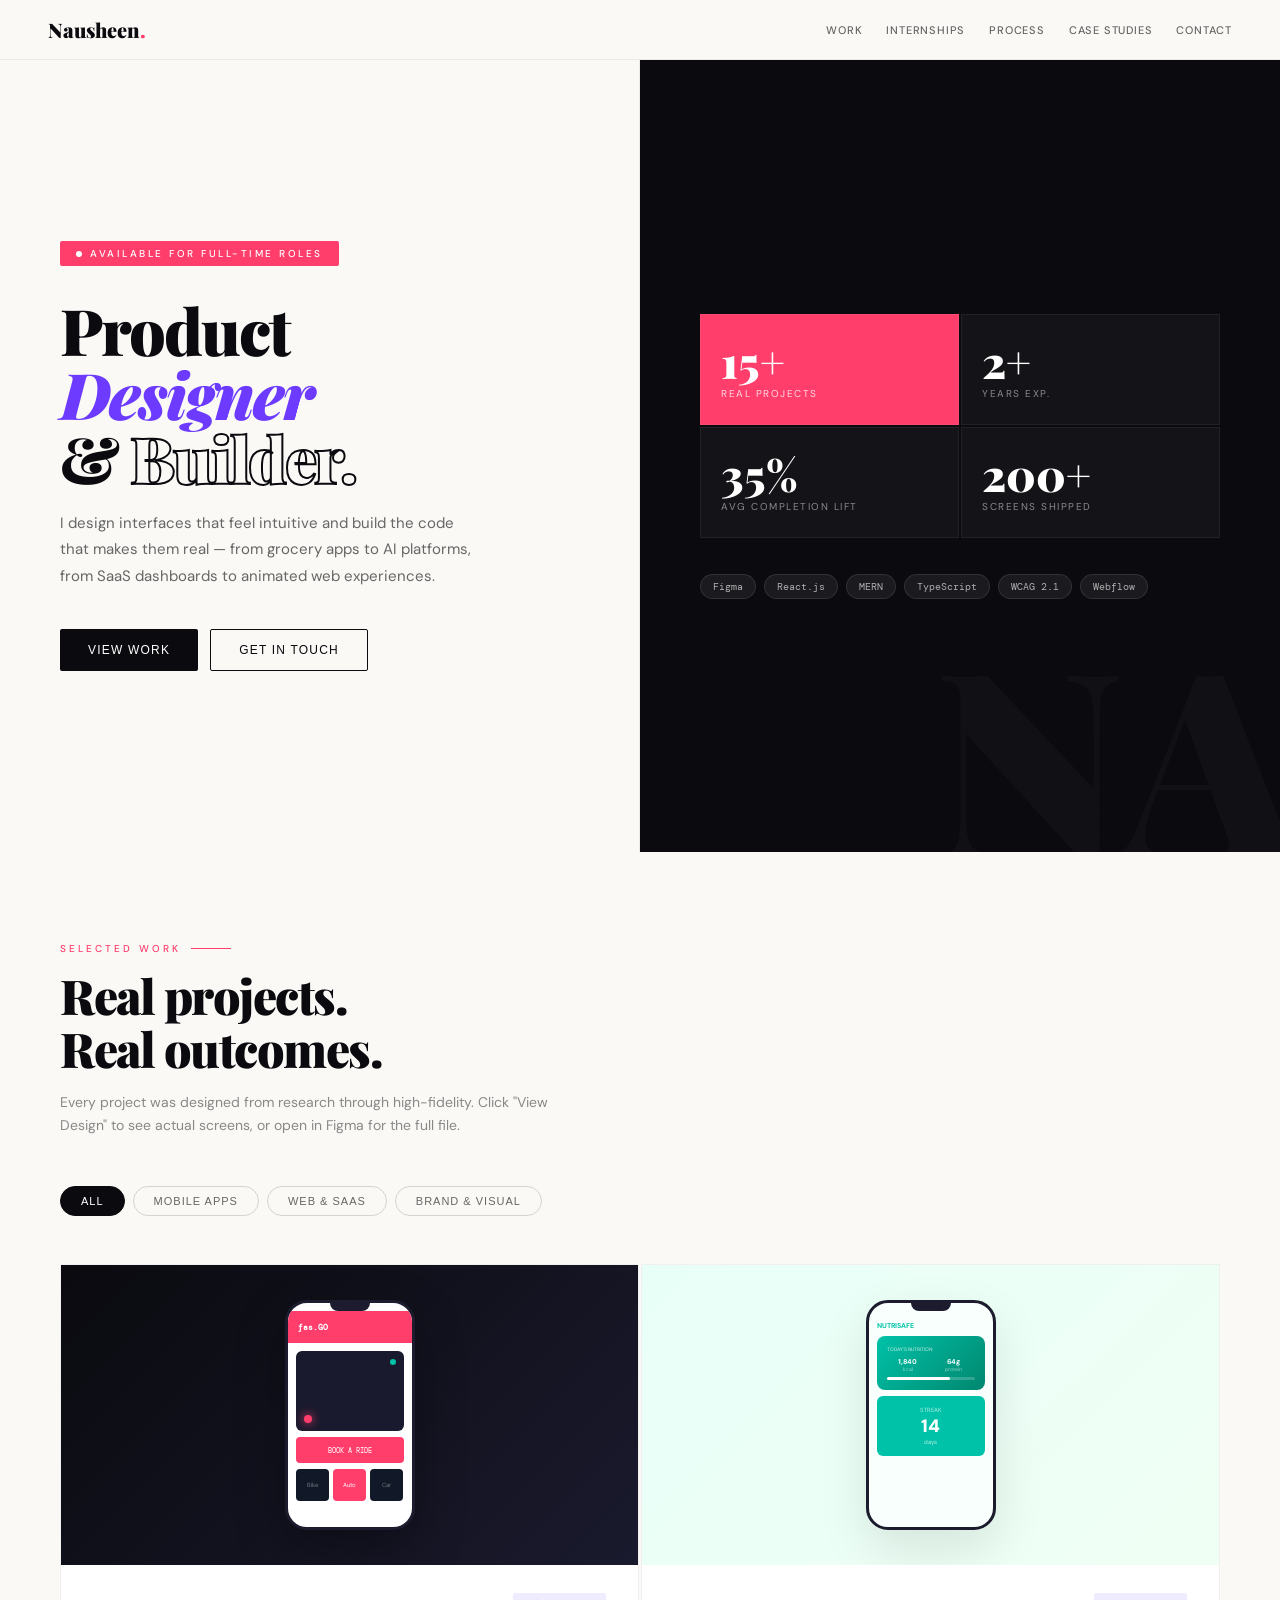
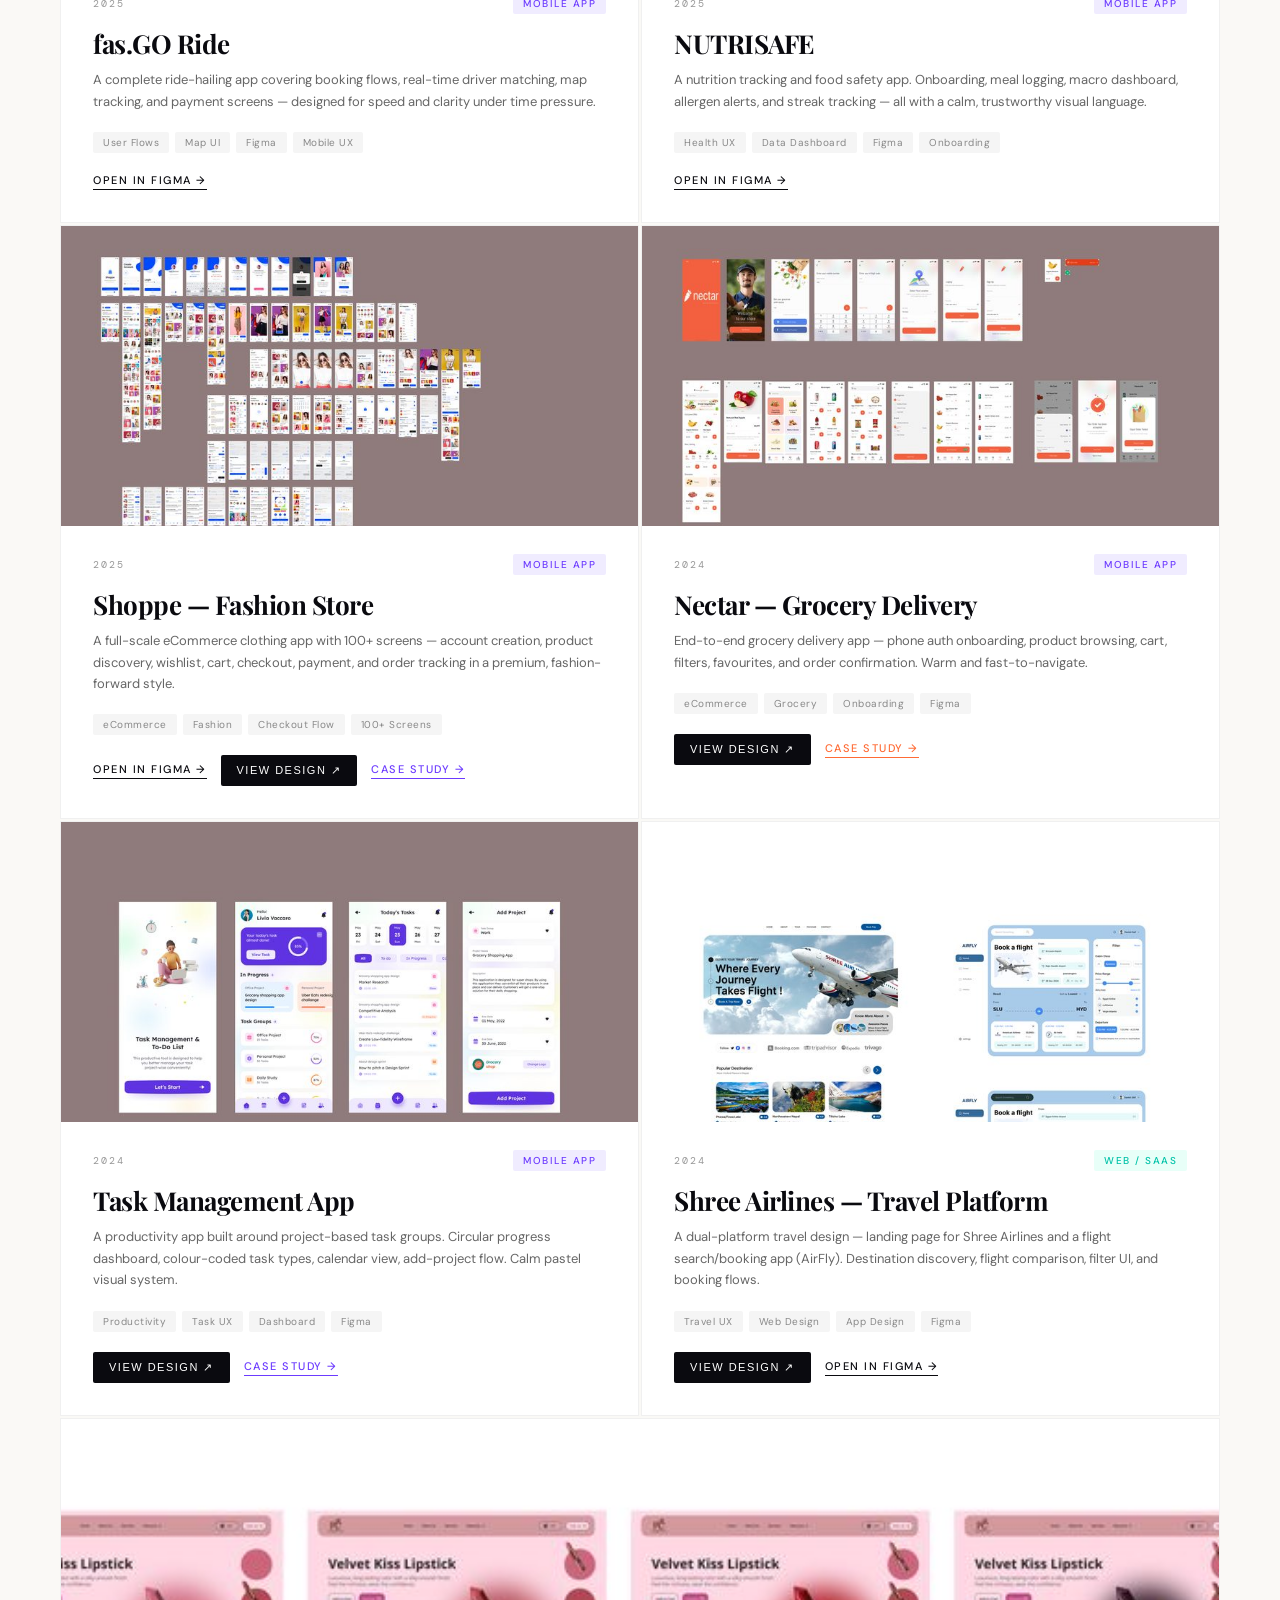
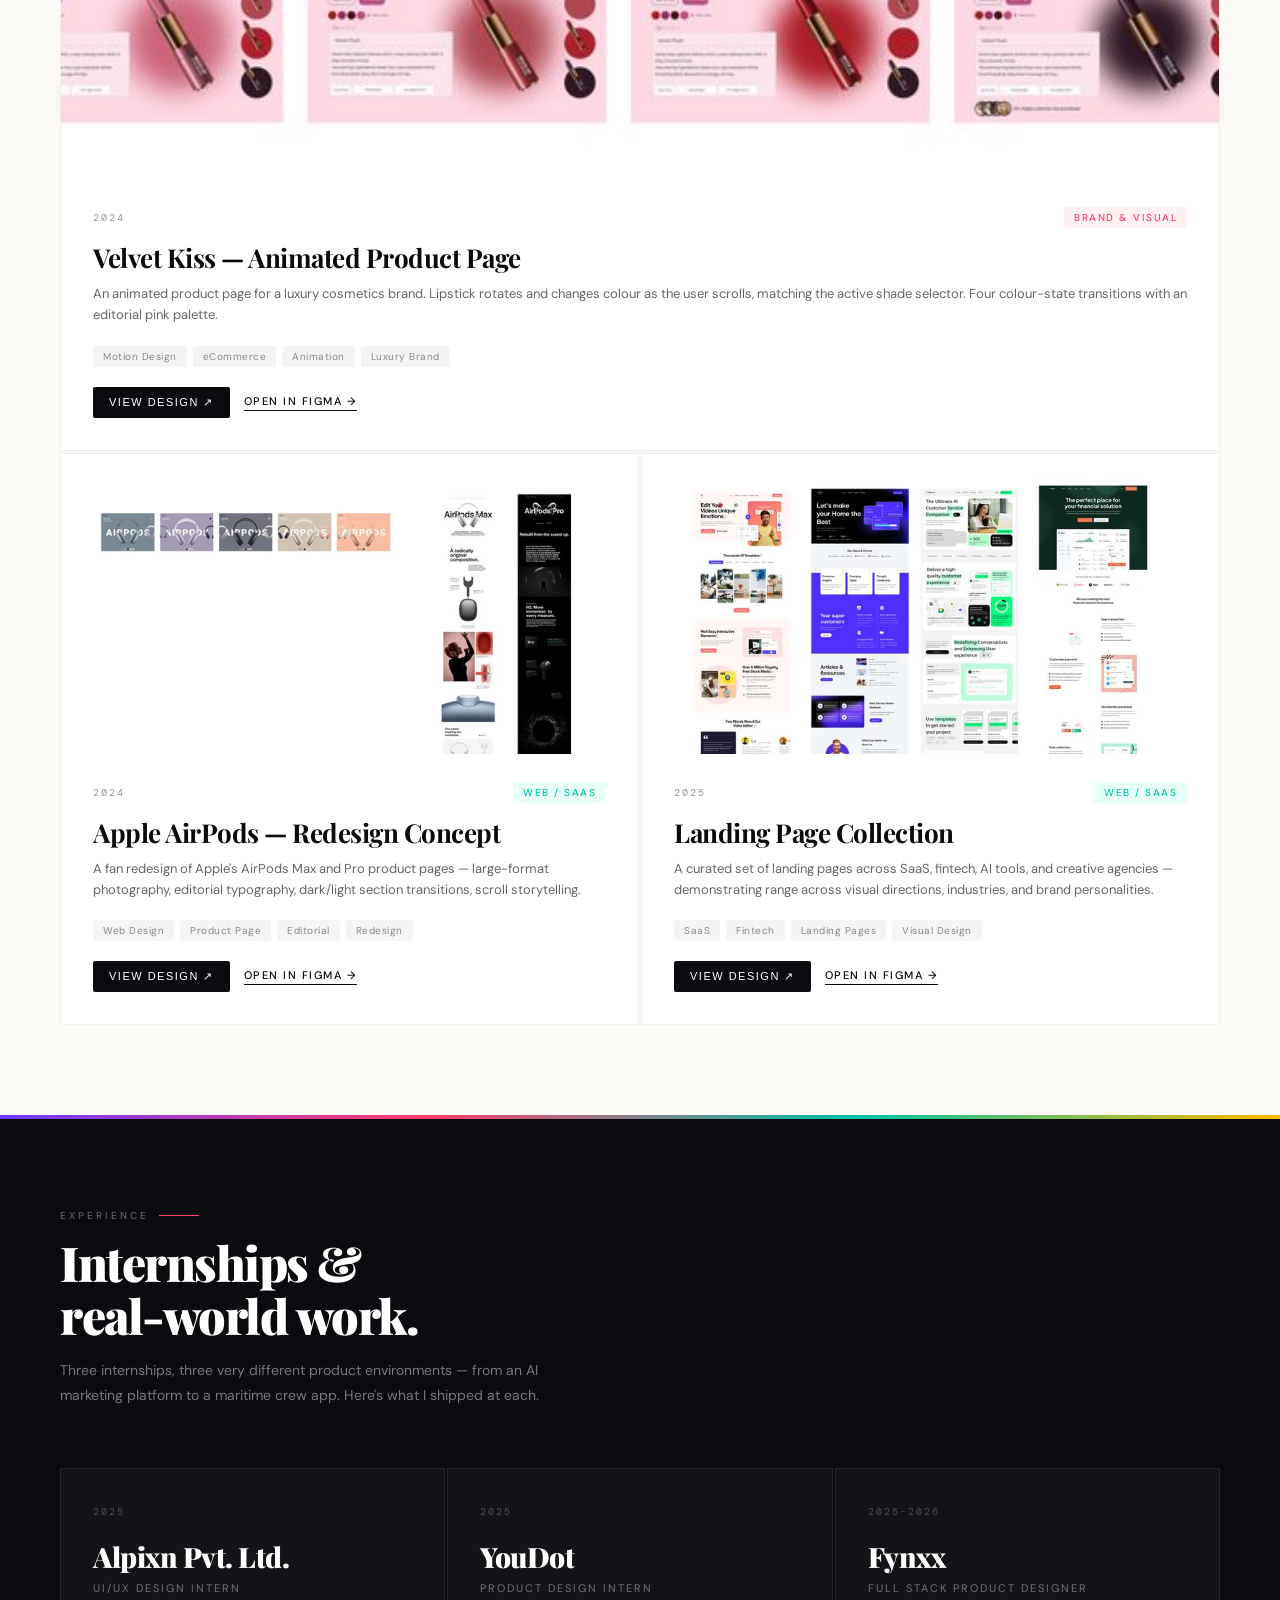
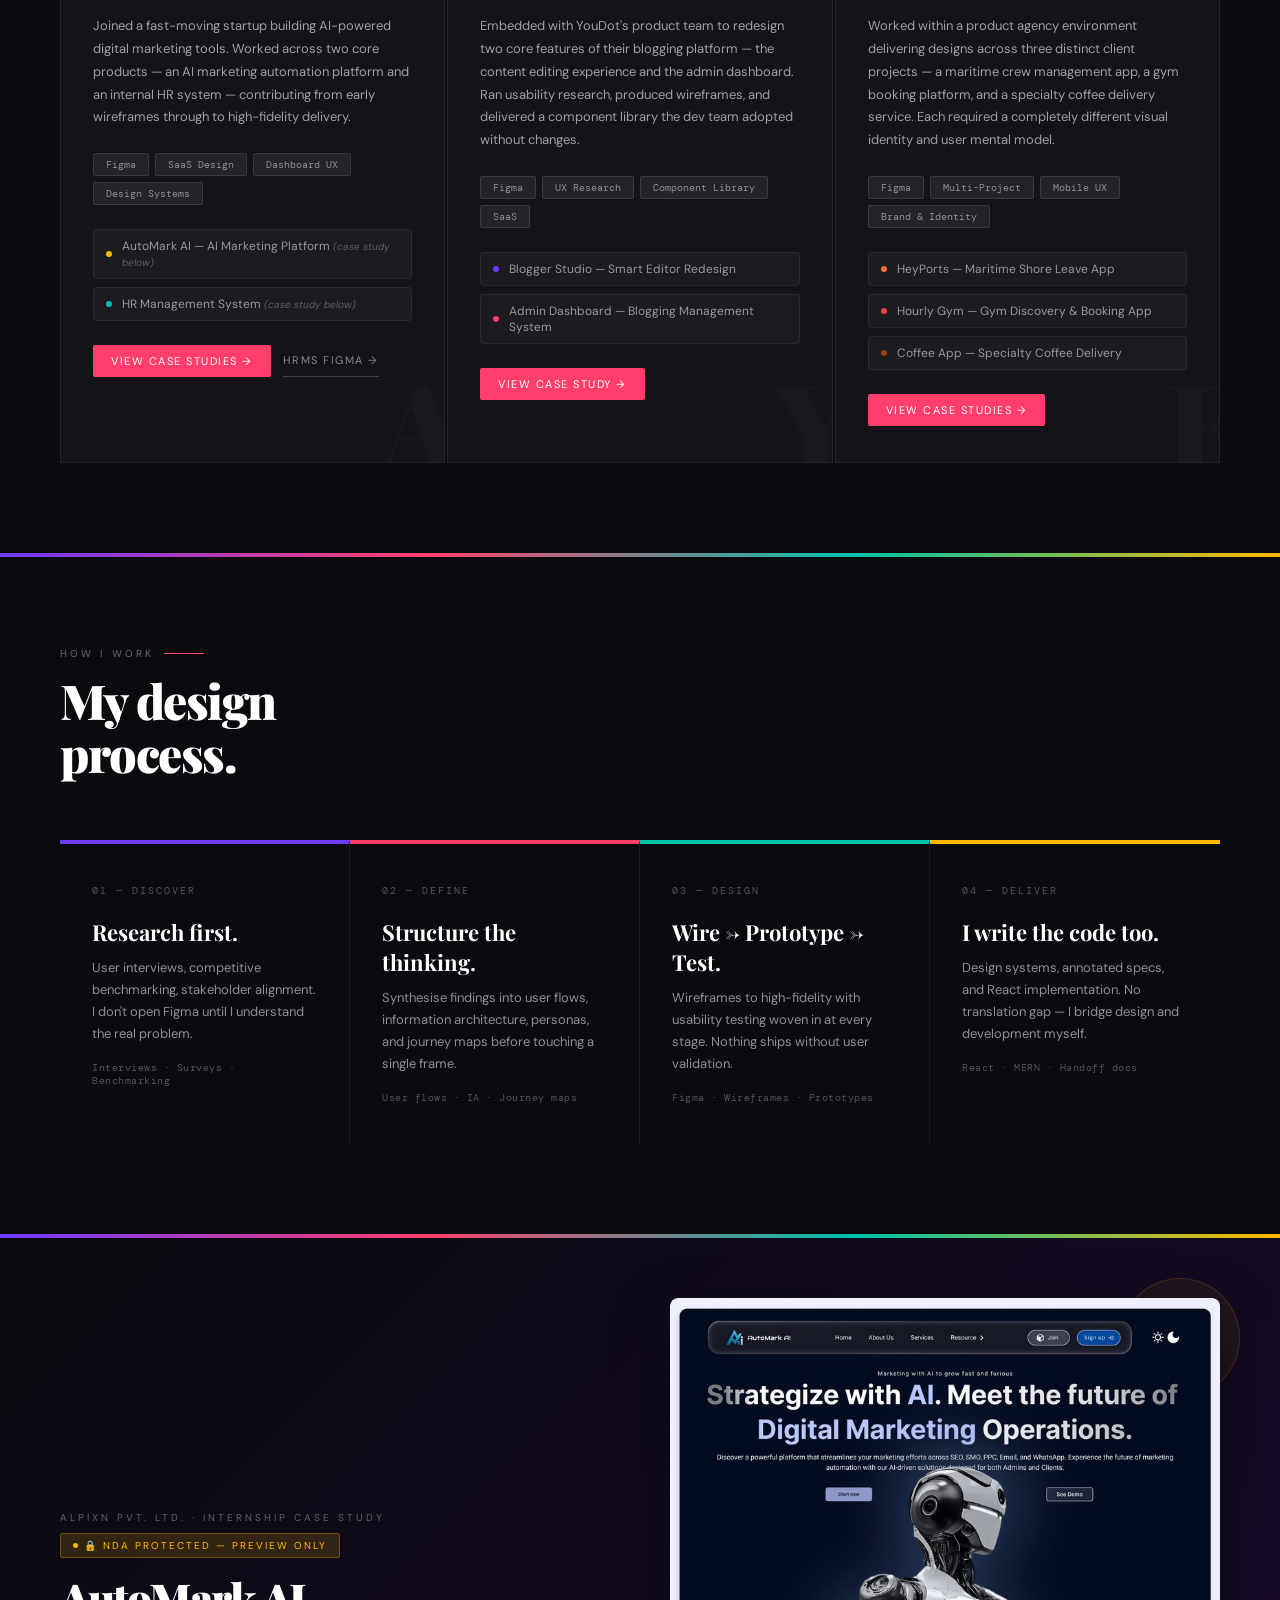
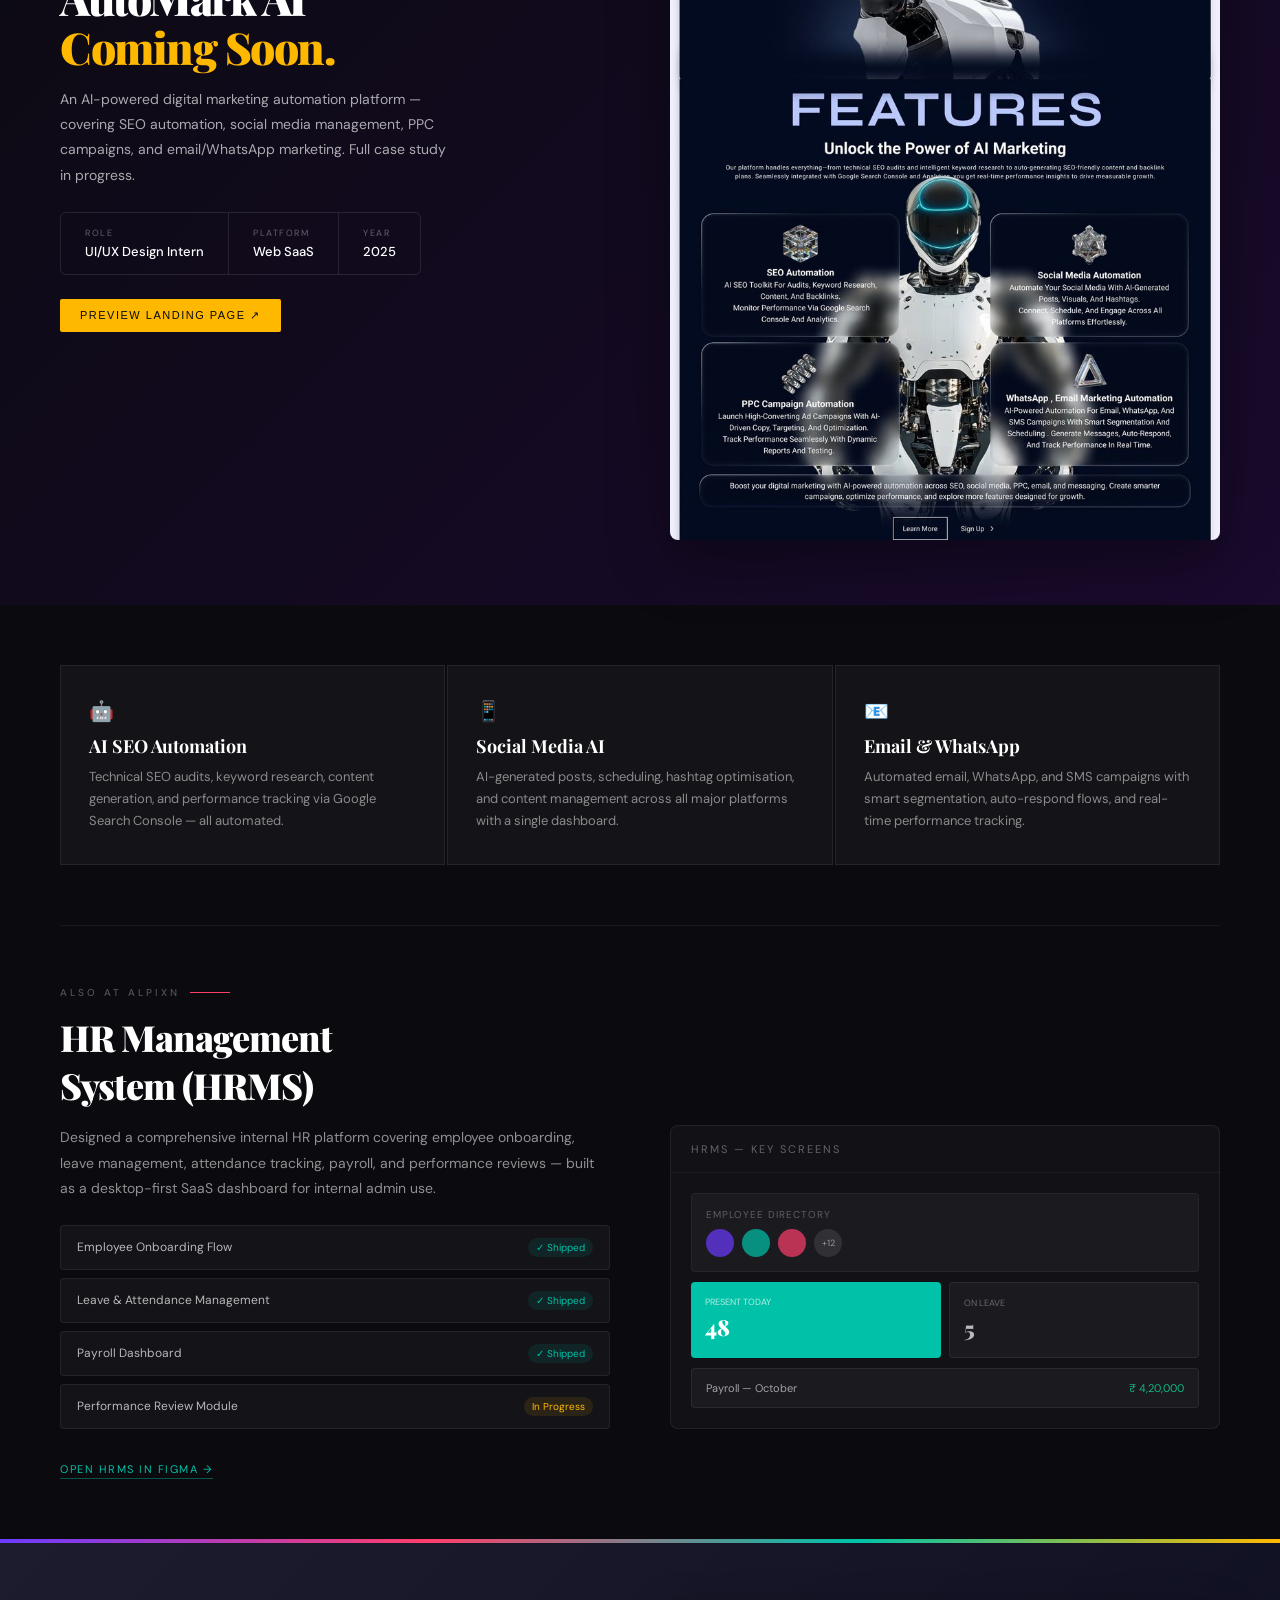
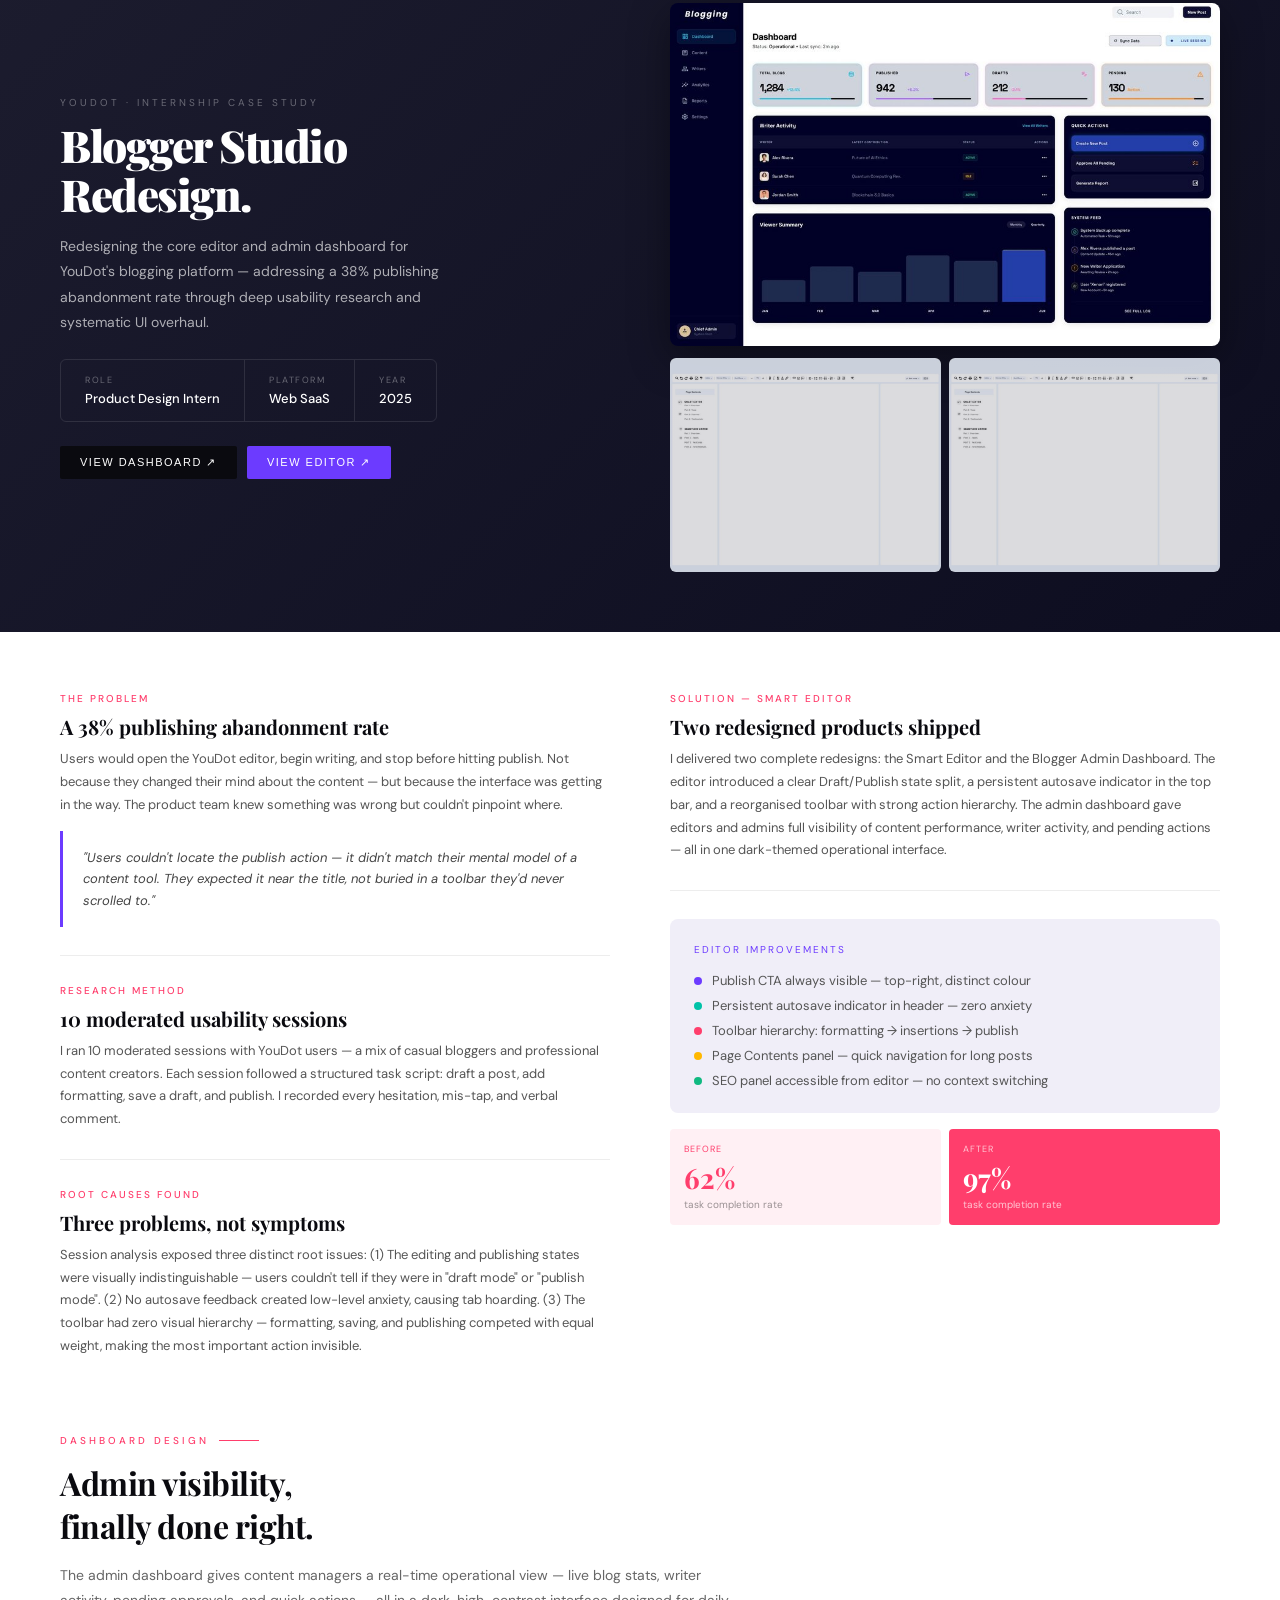
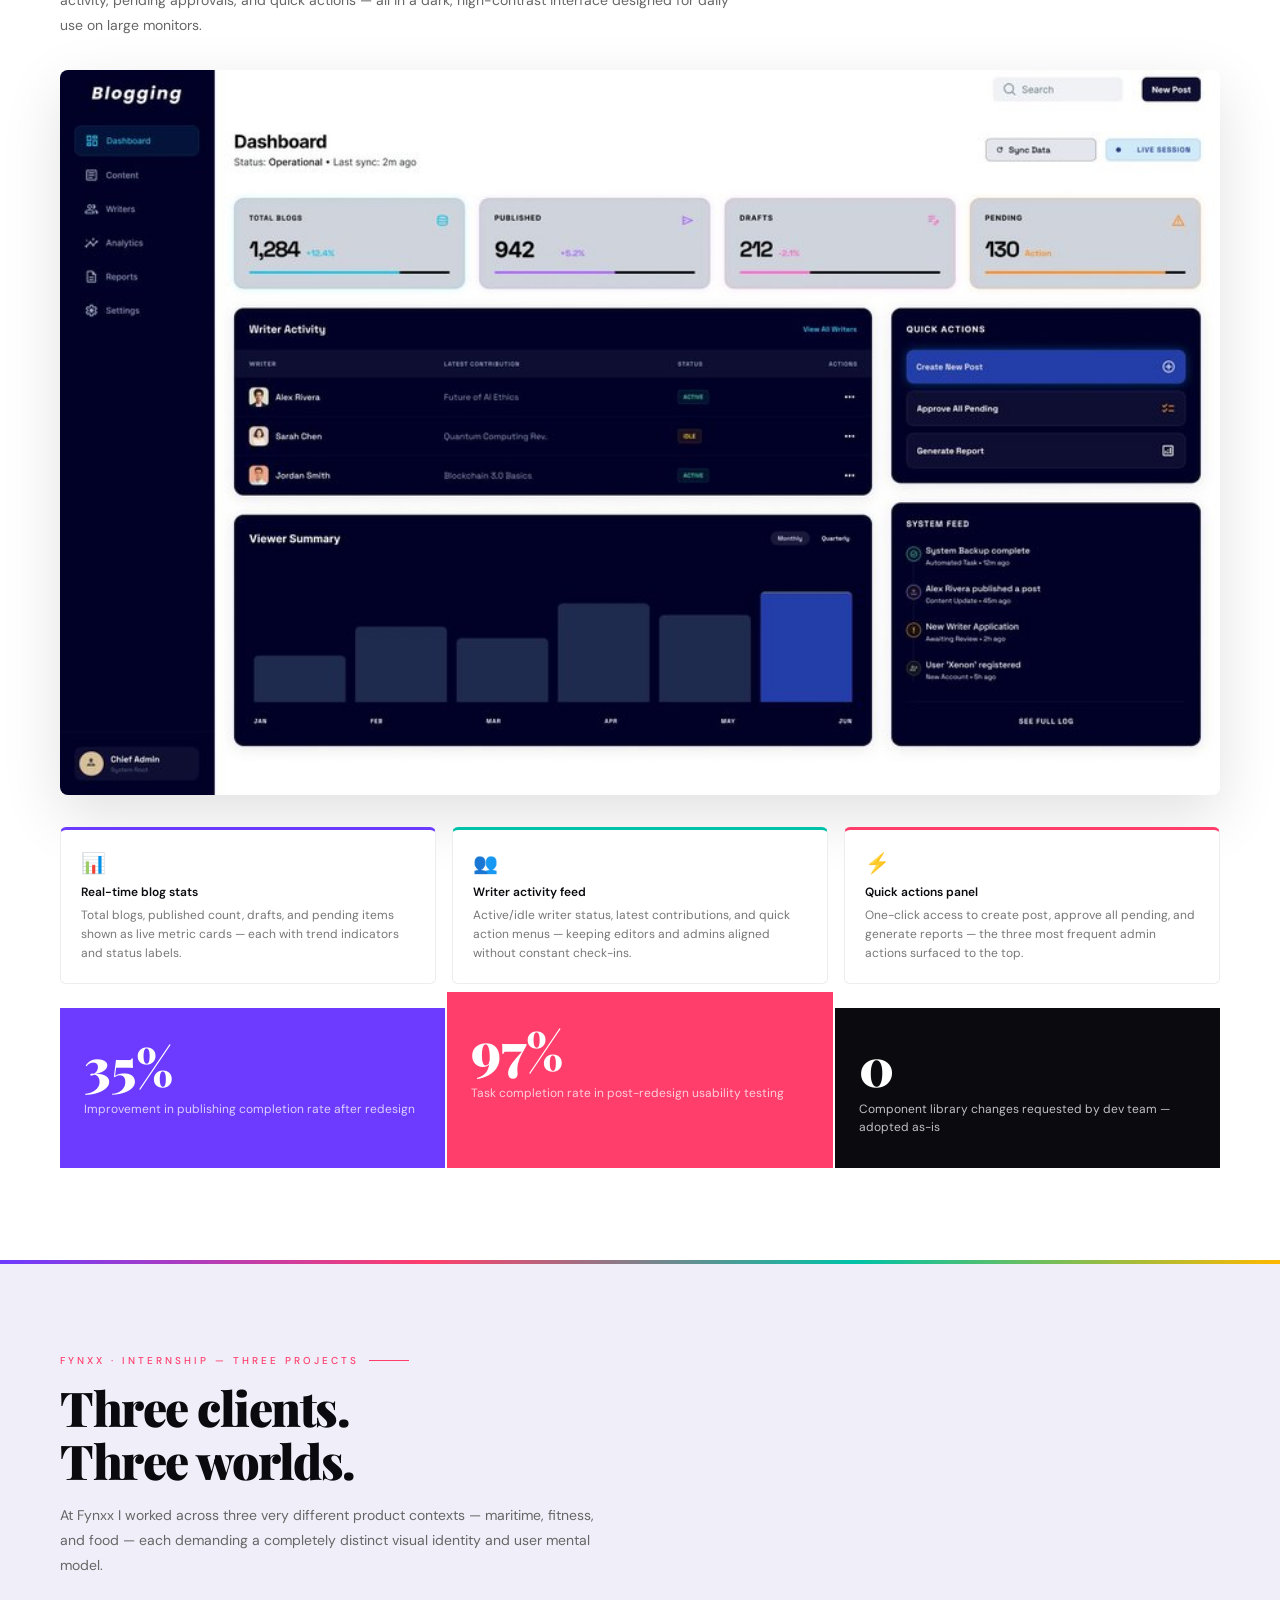
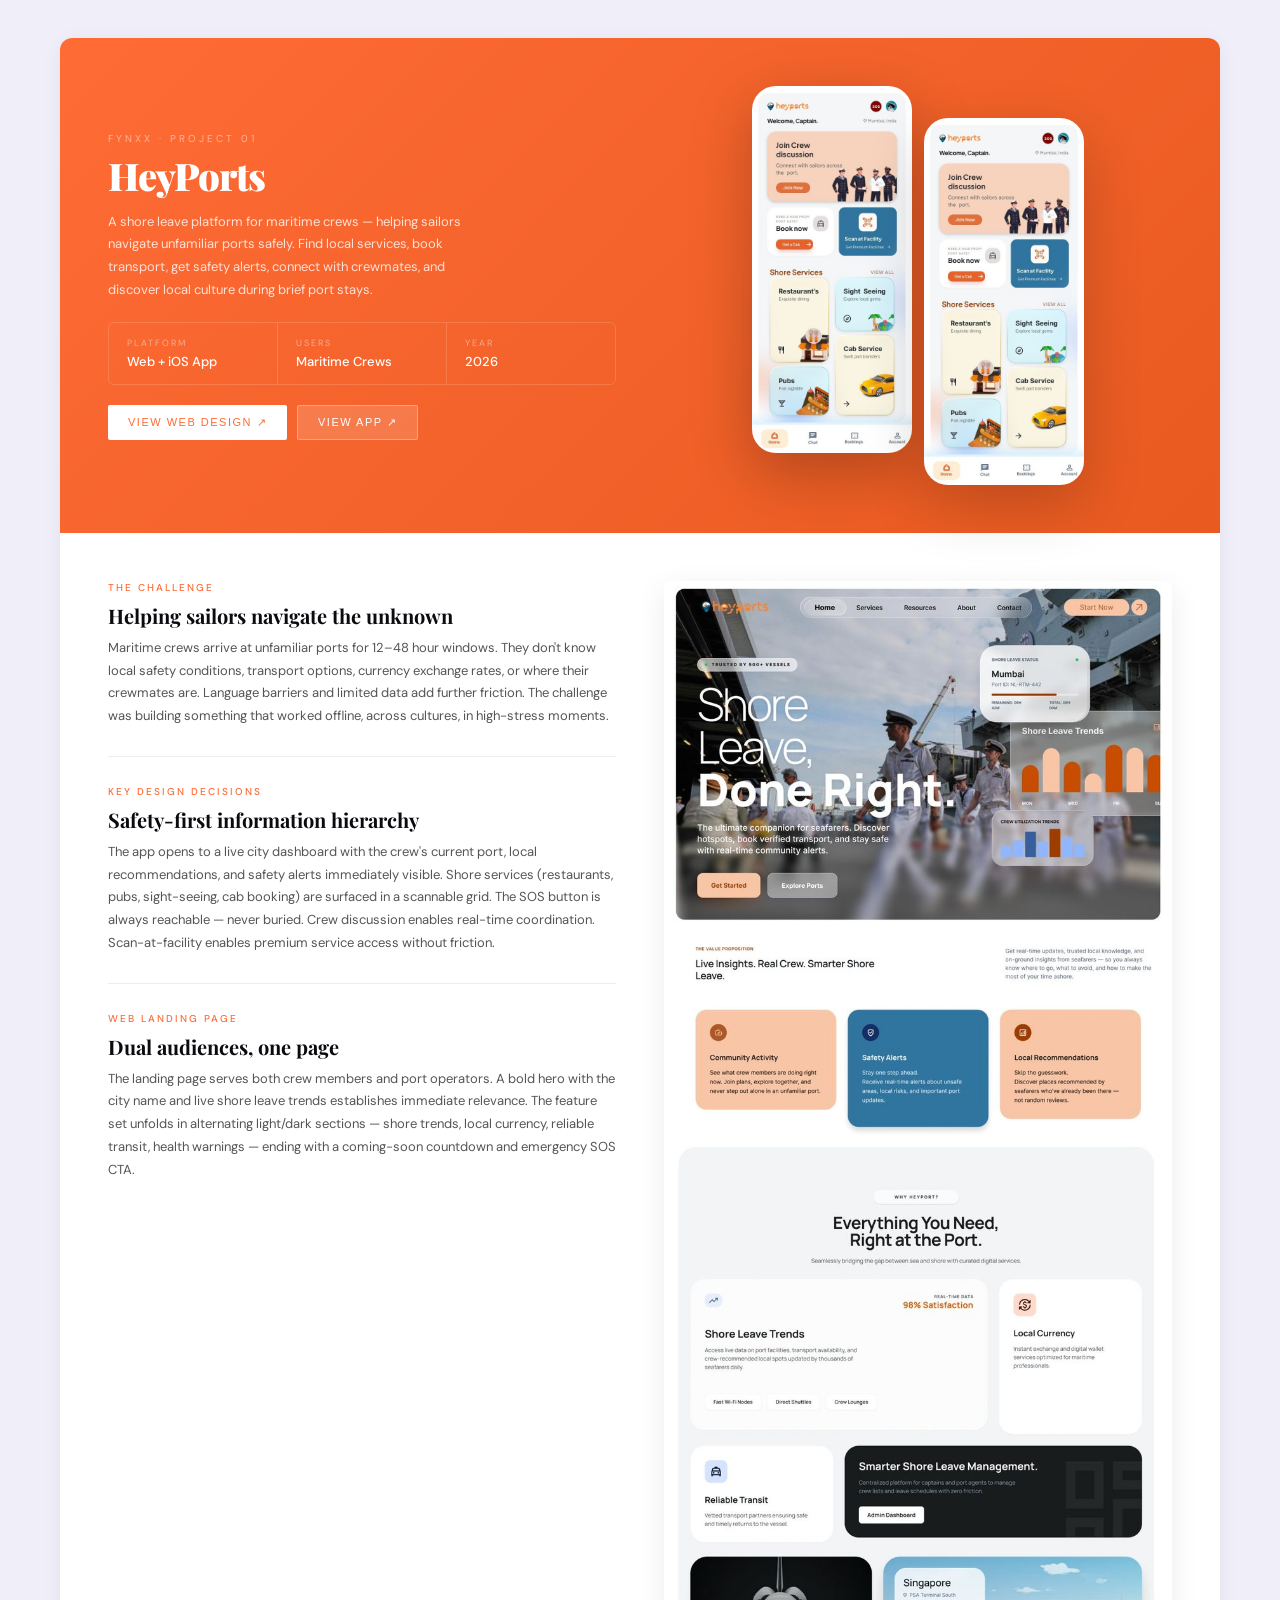
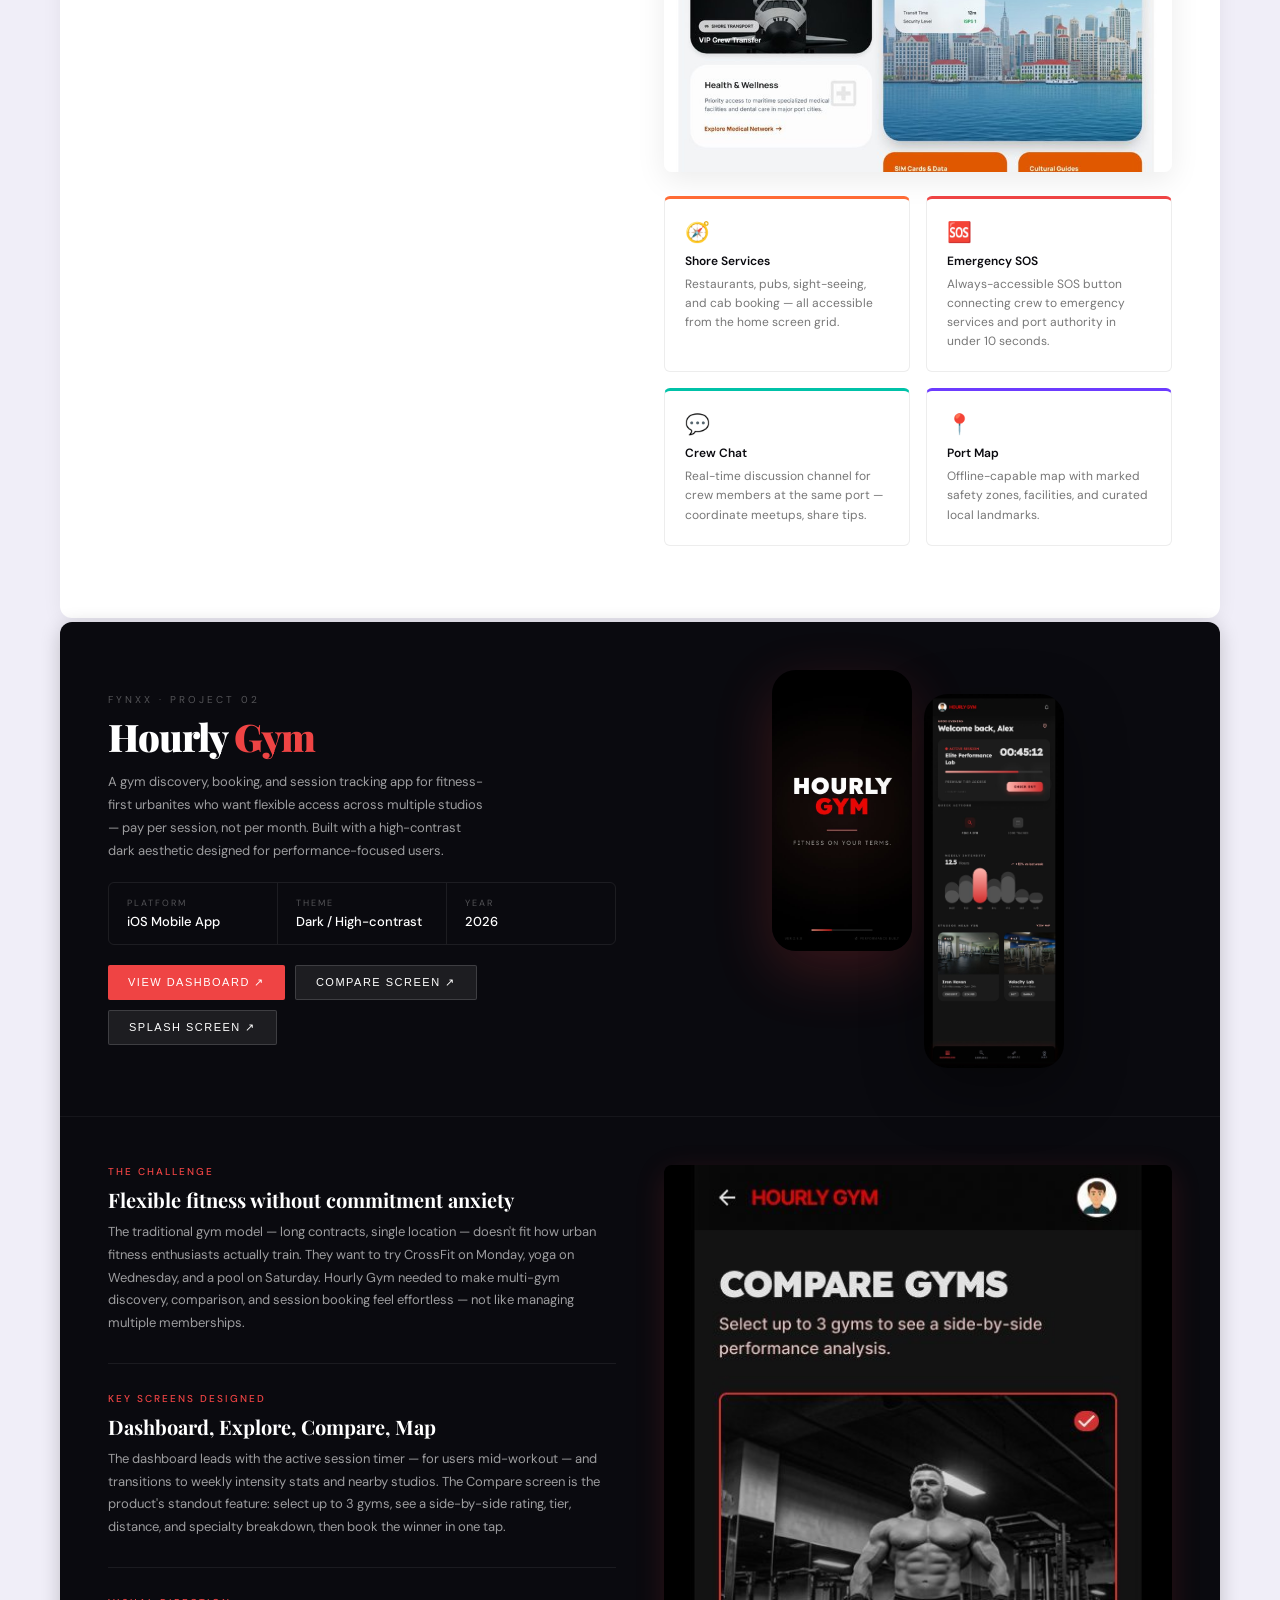
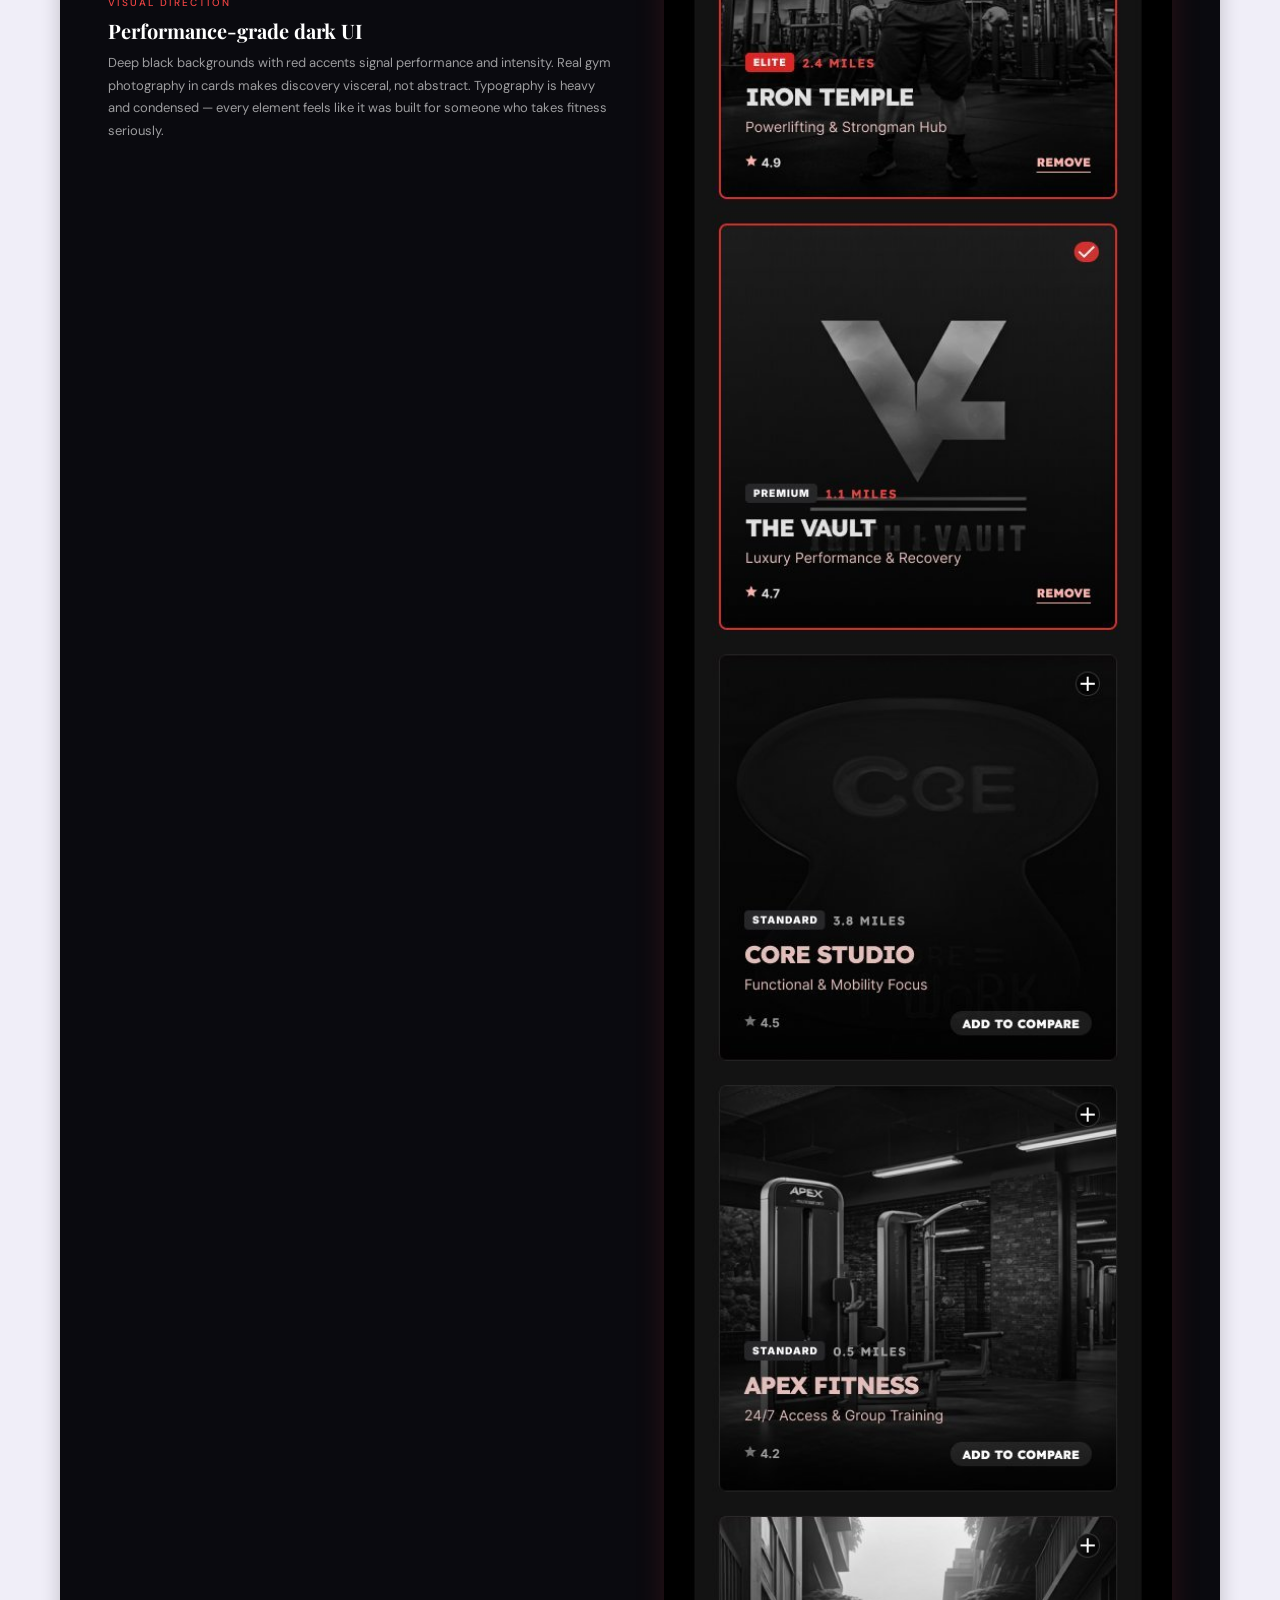
